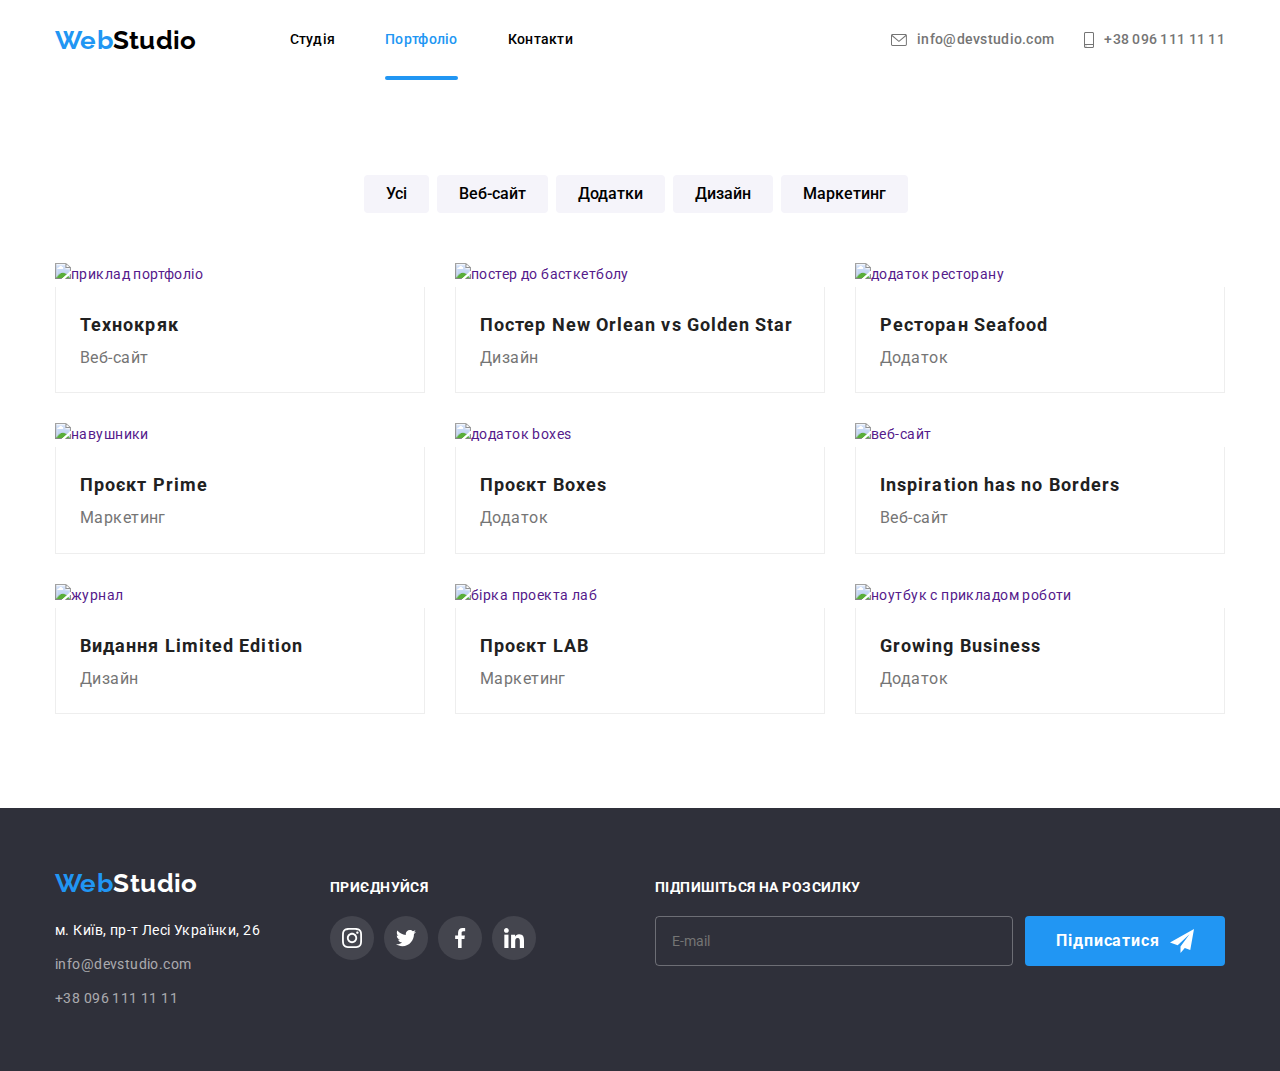
==== portfolio.html @ e3e50277 "деактирует код под БЭМ методологию" ====
<!DOCTYPE html>
<html lang="uk">
<head>
    <meta charset="UTF-8">
    <meta http-equiv="X-UA-Compatible" content="IE=edge">
    <meta name="viewport" content="width=device-width, initial-scale=1.0">
    <title>Webstudio</title>
    <link rel="preconnect" href="https://fonts.googleapis.com">
<link rel="preconnect" href="https://fonts.gstatic.com" crossorigin>
<link href="https://fonts.googleapis.com/css2?family=Raleway:wght@700&display=swap" rel="stylesheet">
<link href="https://fonts.googleapis.com/css2?family=Roboto:wght@400;500;700;900&display=swap" rel="stylesheet">
<link rel="stylesheet" href="https://cdnjs.cloudflare.com/ajax/libs/modern-normalize/1.1.0/modern-normalize.min.css">
<link rel="stylesheet" href="./css/styles.css">
</head>
<body>
  <header class="header">
    <div class="container header__container">
    <nav class="navigation">
      <a href="./index.html" class="logo logo--head"><span class="logo--web">Web</span>Studio</a>
  <ul class="navigation-list">
      <li class="navigation__item"><a href="./index.html" class="navigation__link">Студія</a></li>
      <li class="navigation__item"><a href="./portfolio.html" class="navigation__link navigation__link--current">Портфоліо</a></li>
      <li class="navigation__item"><a href="" class="navigation__link">Контакти</a></li>
  </ul>
      </nav>
    <ul class="contact">
        <li class="contact__list">
        <a href="mailto:info@devstudio.com" class="contact__link"><svg class="contact__icon contact__icon--mail"><use href="./images/symbol-defs.svg#icon-envelope" ></use></svg>info@devstudio.com</a>
      </li>
        <li class="contact__list"><a href="tel:+380961111111" class="contact__link"><svg class="contact__icon contact__icon--phone"><use href="./images/symbol-defs.svg#icon-smartphone"></use></svg>+38 096 111 11 11</a></li>
  </ul></div>
  </header>
    <main>
    <section class="section"><div class="container"><h1 class="hidden">Портфоліо</h1>
      <!-- кнопки сортування -->
      
  <ul class="button-box">
    <li class="button-box--list"><button type="button" class="button button--filters ">Усі</button></li>
    <li class="button-box--list"><button type="button" class="button button--filters ">Веб-сайт</button></li>
    <li class="button-box--list"><button type="button" class="button button--filters ">Додатки</button></li>
    <li class="button-box--list"><button type="button" class="button button--filters ">Дизайн</button></li>
    <li class="button-box--list"><button type="button" class="button button--filters ">Маркетинг</button></li>
  </ul>
  <!-- прклади робот -->
<ul class="card--set">
    <li class="card__item">
      
      <a href="" class="card__link">
        <div class="card__thumb">
      <img src="./images/portfolio.jpg" alt="приклад портфоліо" width="370">
      <p class="card__thumb--descrition">Ресурс пропонує комплексні пропозиції з різним рівнем функціоналу та сервісів. Все це дозволить відвідувачу отримати вичерпні відомості про компанію чи приватну особу.</p>
      </div>
      <div class="card__content">
        <h2 class="card__name">Технокряк</h2>
      <p class="card__name--description">Веб-сайт</p>
    </div>
  </a>
    </li>
    <li class="card__item">
      <a href="" class="card__link">
        <div class="card__thumb">
          <img src="./images/basketball.jpg" alt="постер до басткетболу" width="370">
          <p class="card__thumb--descrition">Ресурс пропонує комплексні пропозиції з різним рівнем функціоналу та сервісів. Все це дозволить відвідувачу отримати вичерпні відомості про компанію чи приватну особу.</p>
        </div>
        <div class="card__content">
          <h2 class="card__name">Постер New Orlean vs Golden Star</h2>
      <p class="card__name--description">Дизайн</p></div>
    </a>
    </li>

    <li class="card__item">
      <a href="" class="card__link">
        <div class="card__thumb">
        <img src="./images/restoran.jpg" alt="додаток ресторану" width="370" >
        <p class="card__thumb--descrition">Ресурс пропонує комплексні пропозиції з різним рівнем функціоналу та сервісів. Все це дозволить відвідувачу отримати вичерпні відомості про компанію чи приватну особу.</p>
        </div>
        <div class="card__content">
          <h2 class="card__name">Ресторан Seafood</h2>
      <p class="card__name--description">Додаток</p>
    </div></a>
    </li>

    <li class="card__item">
      <a href="" class="card__link">
        <div class="card__thumb">
        <img src="./images/headphones.jpg" alt="навушники" width="370">
        <p class="card__thumb--descrition">Ресурс пропонує комплексні пропозиції з різним рівнем функціоналу та сервісів. Все це дозволить відвідувачу отримати вичерпні відомості про компанію чи приватну особу.</p>
        </div>
        <div class="card__content">
    
          <h2 class="card__name">Проєкт Prime</h2>
      <p class="card__name--description">Маркетинг</p>
    </div></a>
    </li>

    <li class="card__item">
      <a href="" class="card__link">
        <div class="card__thumb">
        <img src="./images/boxes.jpg" alt="додаток boxes" width="370">
        <p class="card__thumb--descrition">Ресурс пропонує комплексні пропозиції з різним рівнем функціоналу та сервісів. Все це дозволить відвідувачу отримати вичерпні відомості про компанію чи приватну особу.</p>
        </div>
        <div class="card__content">
         <h2 class="card__name">Проєкт Boxes</h2>
      <p class="card__name--description">Додаток</p>
    </div>
    </a>
    </li>

    <li class="card__item">
      <a href="" class="card__link">
        <div class="card__thumb">
        <img src="./images/inspiration.jpg" alt="веб-сайт" width="370">
        <p class="card__thumb--descrition">Ресурс пропонує комплексні пропозиції з різним рівнем функціоналу та сервісів. Все це дозволить відвідувачу отримати вичерпні відомості про компанію чи приватну особу.</p>
        </div>
      <div class="card__content">
        <h2 class="card__name">Inspiration has no Borders</h2>
        <p class="card__name--description">Веб-сайт</p>
    </div>
  </a>
    </li>

    <li class="card__item">
      <a href="" class="card__link">
        <div class="card__thumb">
        <img src="./images/magazine.jpg" alt="журнал" width="370">
        <p class="card__thumb--descrition">Ресурс пропонує комплексні пропозиції з різним рівнем функціоналу та сервісів. Все це дозволить відвідувачу отримати вичерпні відомості про компанію чи приватну особу.</p>
         </div>
        <div class="card__content">
          <h2 class="card__name">Видання Limited Edition</h2>
      <p class="card__name--description">Дизайн</p>
    </div></a>
    </li>
    <li class="card__item">
      <a href="" class="card__link">
        <div class="card__thumb">
        <img src="./images/lab.jpg" alt="бірка проекта лаб" width="370">
        <p class="card__thumb--descrition">Ресурс пропонує комплексні пропозиції з різним рівнем функціоналу та сервісів. Все це дозволить відвідувачу отримати вичерпні відомості про компанію чи приватну особу.</p>
        </div>
        <div class="card__content">
        <h2 class="card__name">Проєкт LAB</h2>
      <p class="card__name--description">Маркетинг</p>
    </div>
  </a>
    </li>

    <li class="card__item">
      <a href="" class="card__link">
        <div class="card__thumb">
        <img src="./images/growing-busines.jpg" alt="ноутбук с прикладом роботи" width="370">
        <p class="card__thumb--descrition">Ресурс пропонує комплексні пропозиції з різним рівнем функціоналу та сервісів. Все це дозволить відвідувачу отримати вичерпні відомості про компанію чи приватну особу.</p>
      </div>
      <div class="card__content">
        <h2 class="card__name">Growing Business</h2>
         <p class="card__name--description">Додаток</p>
     </div>
    </a>
    </li>
</ul></div>
 </section>
    </main>
    <footer class="footer"><div class="container container__footer">
      <div class="adress ">
      <a href="./index.html" class="logo logo--footer"><span class="logo--web">Web</span>Studio</a>
      <address>
        <ul class="footer__list">
          <li class="footer__list--item"><a href="https://goo.gl/maps/ZqjTsLUUrZiquDYZA" target="_blank" rel="noopener noreferrer" class="adress ">м. Київ, пр-т Лесі Українки, 26</a></li>
          <li class="footer__list--item"><a href="mailto:info@devstudio.com"class=" footer__link ">info@devstudio.com</a></li>
          <li class="footer__list--item"><a href="tel:+380961111111" class=" footer__link ">+38 096 111 11 11</a></li>
        </ul>
      
       </address>
      </div>
      <div class="footer__social--group">
        <b class="footer__title">Приєднуйся</b>
        <ul class="footer__social">
          <li class="link__list"><a href="" class="link__icon link__icon--footer"><svg  width="20px" height="20px"><use href="./images/symbol-defs.svg#icon-instagram" ></use></svg></a></li>
          <li class="link__list"><a href="" class="link__icon link__icon--footer"><svg  width="20px" height="20px"><use href="./images/symbol-defs.svg#icon-twitter" ></use></svg></a></li>
          <li class="link__list"><a href="" class="link__icon link__icon--footer"><svg  width="20px" height="20px"><use href="./images/symbol-defs.svg#icon-facebook"></use></svg></a></li>
          <li class="link__list"><a href="" class="link__icon link__icon--footer"><svg  width="20px" height="20px"><use href="./images/symbol-defs.svg#icon-linkedin"></use></svg></a></li>
          
        </ul></div>
         <div class="footer__form">
          <p class="footer__form--title">підпишіться на розсилку</p>
          <form name="signup-form" class="form">
            <label for="">
              <input type="email" name="email" placeholder="E-mail" class="form--input">
            </label>
            <button type="submit" class="form--button">Підписатися
              <svg width="24px" height="24px" class="form--icon">
                <use href="./images/symbol-defs.svg#icon-send"></use>
              </svg>
            </button>

          </form>
         </div>
      </div>
    </footer>
    
</body>
</html>
---- css/styles.css ----
:root{
    --background-color:#ffffff;
    --background-hero-color:#2F303A;
    --team-background-color:#F5F4FA;
    --footer-background-color:#2F303A;
    --background-button:#F5F4FA ;
    --background-hero-hover:#188CE8;
    --background-color-social:rgba(255, 255, 255, 0.1);
    --background-color-img-work:rgba(47, 48, 58, 0.8);
    --background-backdrop:rgba(0, 0, 0, 0.2);
    --background-card-color:rgba(33, 150, 243, 0.9);
    --footer-form-border:rgba(255, 255, 255, 0.3);
    --modal-label-border:rgba(33, 33, 33, 0.2);
    --modal-textarea-placrholder: rgba(117, 117, 117, 0.5);





    --social-linl-color:#AFB1B8;
    --primary-text-color:#000000;
    --hero-text-color:#FFFFFF;
    --title-text-color:#000000;
    --accent-color:#2196F3;

    --h-text-color:#212121;
    --text-color:#757575;
    --nav-button-color:#212121;
    --nav-link-color:#757575;
    --nav-link-footer-color:rgba(255, 255, 255, 0.6);;
    --logo-footer-color:#ffffff;
    --adress-color:#ffffff;
    --button-hover-color:#ffffff;
    
     --header-border:#ECECEC;
    --border-color:#EEEEEE;
    --logo-text:#000;
    

    
    
}
body{
    font-family: 'Roboto', sans-serif;
    background-color: var(--background-color);
    color: var(--text-color);
    font-weight: 400;
        font-size: 14px;
        line-height: 1.71;
        letter-spacing: 0.03em;
        

    
}
h1,h2,h3,h4,h5,h6,p,ul {
    margin: 0;
    padding: 0;
}

a{text-decoration: none;}

li{list-style: none;}

img{display: block;
    
}
.button{
    font-family: 'Roboto', sans-serif;
    cursor:pointer}
    
.container{
   
        width: 1200px;
        padding-left: 15px;
        padding-right: 15px;
         margin-left: auto ;
    margin-right: auto;
    }
    .section{
     padding-top: 94px;
     padding-bottom: 94px;
    }
   
.hidden{
    position: absolute;
    width: 1px;
    height: 1px;
    margin: -1px;
    border: 0;
    padding: 0;
    
    white-space: nowrap;
    clip-path: inset(100%);
    clip: rect(0 0 0 0);
    overflow: hidden;}

    .title-name{
        color: var(--h-text-color);
        font-weight: 700;
        font-size: 36px;
        line-height: 1.16;
        text-align: center;
        
    }


    /* модальное окно */

    .backdrop{
        position: fixed;
        top: 0;
        right: 0;
        width: 100%;
        height: 100%;
        background-color: var(--background-backdrop);
        opacity: 1;
        transition: opacity 250ms cubic-bezier(0.4, 0, 0.2, 1) ;
    }

    .backdrop.is-hidden{
        opacity: 0;
        pointer-events: none;
    }
    .backdrop.is-hidden .modal{
        transform: translate(-50% , -50% ) scale(0.9);
    }

    .modal-form{
        position: absolute;
        top: 50%;
        left: 50%;
        


        min-width: 528px;
        min-height: 581px;
        background-color: var(--background-color);
        box-shadow: 0px 1px 3px rgba(0, 0, 0, 0.12), 0px 1px 1px rgba(0, 0, 0, 0.14), 0px 2px 1px rgba(0, 0, 0, 0.2);
        border-radius: 4px;
        
        transform: translate(-50% , -50% ) scale(1);
        transition: transform 250ms cubic-bezier(0.4, 0, 0.2, 1);


    }



    .button--close{
        display: flex;
        position: absolute;
        padding: 0;
        justify-content: center;
        align-items: center;

        top:8px;
        right: 8px;
        
        width: 30px;
        height: 30px;


        background-color: var(--background-color);
        border: 1px solid rgba(0, 0, 0, 0.1);
        border-radius: 50%;
        cursor: pointer;
        transition:  fill 250ms cubic-bezier(0.4, 0, 0.2, 1);
    }


.button--close:hover,
.button--close:focus
 {
    fill: var(--accent-color);
    
}



    .modal {
        padding: 40px;
    }


    .modal__title {
        display: block;
        margin-bottom: 12px;
        font-weight: 700;
        font-size: 20px;
        line-height: 1.15;
        text-align: center;
        letter-spacing: 0.03em;
        
        color: var(--h-text-color);
    }
    
    
    .modal__label {
        display: block;
        margin-top: 10px;
    }

    .modal__title + .modal__label {
        margin-top: 0;
    }
    
    .modal__input {
        display: block;
        width: 100%;
        height: 40px;
        padding-left: 42px;
        padding-right: 42px;
        border: 1px solid var(--modal-label-border);
        border-radius: 4px;
        transition: border 250ms cubic-bezier(0.4, 0, 0.2, 1);
    }
    
    .modal__label:focus-within .modal__input {
        outline: none;
        border: 1px solid var(--accent-color);
    }
    
    .modal__input--position{
        position: relative;
    }
    .modal__icon {
        position: absolute;
        top: 50%;
        left: 12px;
        transform: translateY(-50%);
        transition: fill 250ms cubic-bezier(0.4, 0, 0.2, 1);
    }
    
    .modal__label:focus-within .modal__icon {
        fill: var(--accent-color);
    }
    
    .modal__input--textarea {
        resize: none;
        height: 120px;
        padding: 12px 16px ;
       
    }
    
    .modal__input--textarea::placeholder {
        font-weight: 400;
        font-size: 12px;
        line-height: 1.16;
        letter-spacing: 0.01em;
        
        color: var(--modal-textarea-placrholder);
    }
    
    .modal__label--checkbox {
        position: relative;
        display: flex;
        align-items: center;
        justify-content: center;
    
        margin-top: 20px;
    
    }
    
    .modal__input--checkbox {
        position: absolute;
        width: 1px;
        height: 1px;
        margin: -1px;
        border: 0;
        padding: 0;
        
        white-space: nowrap;
        clip-path: inset(100%);
        clip: rect(0 0 0 0);
        overflow: hidden;
    }
    
    
    
    .modal__icon--check, .modal__icon--vector {
        position: absolute;
        top: 50%;
        left: 10px;
        transform: translateY(-50%);
        
    }
    .modal__icon--vector{
        opacity: 1;
        transition: opacity 250ms cubic-bezier(0.4, 0, 0.2, 1);
    }
    .modal__icon--check {
        opacity: 0;
        transition: opacity 250ms cubic-bezier(0.4, 0, 0.2, 1);
    }
    .modal__input--checkbox:checked ~ .modal__icon--check {
        opacity: 1;
    }
    .modal__input--checkbox:checked~.modal__icon--vector {
        opacity: 0;
    }
    
    .checkbox-link {
        position: relative;
        text-decoration: none;
        display:block;
        margin-left: 5px;
        color: var(--accent-color);
    }
    
    .checkbox-link::after {
        content: "";
        position: absolute;
        left: 0;
        bottom: 5px;
        width: 100%;
        height: 1px;
        background-color: var(--accent-color);
    }
    
    .modal__button--position {
        display: flex;
        align-items: center;
        justify-content: center;
     }
    .modal__button {
        margin-top: 30px;
        padding: 0;
        
        width: 200px;
        height: 50px;
    
        font-weight: 700;
        line-height: 1.88;
        letter-spacing: 0.06em;
        font-size: 16px;
        background-color: var(--accent-color);
       color: var(--hero-text-color);
        border-radius: 4px;
        border: none;
        
        transition: background-color 250ms cubic-bezier(0.4, 0, 0.2, 1),
                box-shadow 250ms cubic-bezier(0.4, 0, 0.2, 1);
        cursor: pointer;
    }
    
        .modal__button:hover,
        .modal__button:focus {
            box-shadow: 0px 4px 4px rgba(0, 0, 0, 0.15);
            background-color: var(--background-hero-hover);
        }








/* header */
.header{
    border-bottom: 1px solid var(--header-border)

    font-family: 'Roboto';
font-style: normal;
font-weight: 500;
font-size: 14px;
line-height: 1.14;
letter-spacing: 0.02em;
}

.header__container{
    display: flex;
    align-items:center;
}
    
.navigation{
    display: flex;
    align-items:center;
}
.logo--head{
    margin-right: 93px; 
    padding-top: 25px;
    padding-bottom: 25px;
    color:var(--primary-text-color)

}
.logo{
    font-family: 'Raleway', sans-serif;
        font-weight: 700;
        font-size: 26px;
        line-height: 1.19;
        
}
.logo--web {
    color:var(--accent-color)
}
.navigation-list{
     display: flex;
    align-items:center;}

.navigation__item{
    margin-right: 50px;
    
}

.navigation__item:last-child{
    margin-right: 0;
}

.contact{ display: flex;
    position: relative;
    
    padding-top:32px ;
    padding-bottom: 32px;

    color: var(--nav-button-color);
    font-weight: 500;
    font-size: 14px;
    line-height: 1.14;
    letter-spacing: 0.02em;


    transition-property: color;
    transition-duration: 250ms;
    transition-timing-function: cubic-bezier(0.4, 0, 0.2, 1);
    
    margin-left: auto;
}

.navigation__link{
    display: block;
    padding-top:32px ;
    padding-bottom: 32px;

    color: var(--primary-text-color);
    position: relative;
    transition-property: color;
    transition-duration: 250ms;
    transition-timing-function: cubic-bezier(0.4, 0, 0.2, 1);
    
    

}
.navigation__link--current{
    color: var(--accent-color);
}


.navigation__link--current::after{
    position: absolute;
    display: flex;
    bottom: 0;
    right: 0;

    content: "";

    width: 100%;
    height: 4px;
background-color:var(--accent-color) ;
border-radius: 2px;

}


.navigation__link:hover,.navigation__link:focus{
    color: var(--accent-color);
}

.contact__link{
    display: flex;
    align-items: center;


    color:var(--nav-link-color);
    font-weight: 500;
    font-size: 14px;
    line-height: 1.14;
    letter-spacing: 0.02em;    
    
    transition-property: color, fill;
    transition-duration: 250ms;
    transition-timing-function: cubic-bezier(0.4, 0, 0.2, 1);
}
.contact__list:last-child{
margin-left: 30px;
}

.contact__icon--phone{
   width: 10px;
   height: 16px; 
}
.contact__icon--mail{
    width: 16px;
    height: 12px;
}
.contact__icon{

    margin-right: 10px;
    fill:currentColor;
}



.contact__link:hover ,
.contact__link:focus,
.footer__link:hover,
.footer__link:focus

{
color: var(--accent-color);
  fill: var(--accent-color);
}










/* hero */
.hero--container{
    text-align: center;
    margin-left: auto;
    margin-right: auto;

}

.hero{
    max-width: 1600px;
    min-height: 600px;
        margin-left: auto;
         margin-right: auto;
    padding-top:200px ;
    padding-bottom: 200px;
    
    background-color: var(--background-hero-color);
}
.hero--overlay{
    max-width: 1600px;
    height: 600px;
    margin-left: auto;
    margin-right: auto;
    background-image:linear-gradient(to right, rgba(47, 48, 58, 0.4), rgba(47, 48, 58, 0.4)),url(../images/background-hero.jpg) ;
    
    background-position: center;
    background-repeat: no-repeat;
    background-size: cover;
    
}

.hero__text{
    max-width: 800px;
    margin-left: auto;
    margin-right: auto;


    color: var(--hero-text-color);
    font-weight: 900;
    font-size: 44px;
    line-height: 1.36;

    text-align: center;
  letter-spacing: 0.06em;
  text-transform: uppercase
}
.hero__button{
    margin-top:30px ;
     padding: 10px 32px;

    box-shadow: 0px 4px 4px rgba(0, 0, 0, 0.15);
    border-radius: 4px ;
    border:none ;

    background-color:var(--accent-color) ;
    color: var(--hero-text-color);

    font-weight: 700;
    font-size: 16px;
    line-height: 1.87;
    text-align: center;
    letter-spacing: 0.06em;

    transition-property: background-color;
    transition-duration: 250ms;
    transition-timing-function: cubic-bezier(0.4, 0, 0.2, 1);

}

.hero__button:hover,.hero__button:focus{
    background-color:var(--background-hero-hover) ;
}
/* section */
/* feuter */
.feuter {
    display: flex;
}
.feuter__list{
    margin-left: 30px;
    width: 270px;
}
.feuter__list:first-child{
    margin-left: 0;
}

.feuter__icon{
    display: flex;
    justify-content: center;
    align-items: center;

    width: 270px;
    height: 120px;
background-color: var(--background-button);
border-radius: 4px;
margin-bottom: 30px;
}

.feature__title{
margin-bottom: 10px;

    color: var(--h-text-color);
    font-weight: 700;
        font-size: 14px;
        line-height: 1.14;
        text-transform:uppercase;
    
}

/* work-img */
.work{
    padding-top:0;
}
.work__title{
    margin-bottom: 50px;
}



.work__img{
    position: relative;
    margin-right: 30px;
}
.work__img:last-child{
    margin-right: 0;
}

.work__text{
    position: absolute;
    bottom: 0;
    display: flex;
    justify-content: center;
    align-items: center;

    font-weight: 700;
 font-size: 14px;
 line-height: 1.14;
 
 letter-spacing: 0.03em;
 text-transform: uppercase;
  color: var(--background-color);
  
     background-color: var(--background-color-img-work);
    width: 100%;
    height: 25%;
    

    
}

.work__list{
    display: flex;
}





/* section team */
.section__team {
    background-color:var(--team-background-color) ;
}
.team__list{
    margin-top:50px ;
    display: flex;
    text-align: center;
}
.team__card{
    
    padding-bottom:30px ;
    margin-right:30px ;
   
    box-shadow: 0px 1px 3px rgba(0, 0, 0, 0.12), 0px 1px 1px rgba(0, 0, 0, 0.14), 0px 2px 1px rgba(0, 0, 0, 0.2);
border-radius: 0px 0px 4px 4px;
    background-color: var(--background-color);
}
.team__card:last-child {
    margin-right:0;
}


.team__link{
    display: flex;
    justify-content: center;
}
.link__list:nth-child(n+2) {
    margin-left: 10px;
}


.link__icon{
    display: block;
    display: flex;
    justify-content: center;
    align-items: center;
    margin:0px;

    width: 44px;
    height: 44px;
    border-radius: 50%;
    fill: var(--social-linl-color);
    
    transition-property: background-color ,fill;
    transition-duration: 250ms;
    transition-timing-function: cubic-bezier(0.4, 0, 0.2, 1);
    
    
}
.link__icon:hover,
.link__icon:focus,
.link__icon--footer:hover,
.link__icon--footer:focus
 {
    background-color: var(--accent-color);
    fill:var(--button-hover-color);
}
    

.team__name{ 
    margin-top: 30px;
    margin-bottom: 10px;


    color: var(--h-text-color);
    font-weight: 500;
    font-size: 16px;
    line-height: 1.18;
 
    
}
.team__job{
        font-size: 16px;
        line-height: 1.18;
        margin-bottom:16px ;
        
}

/* client */



.client {
    display: flex;
    margin-top: 50px;

}

.client__link {
    display: block;
    display: flex;

    justify-content: center;
    align-items: center;

    width: 170px;
    height: 92px;



    fill: var(--social-linl-color);
    border: 1px solid var(--social-linl-color);
    border-radius: 4px;

    transition-property: border-color, fill;
    transition-duration: 250ms;
    transition-timing-function: cubic-bezier(0.4, 0, 0.2, 1);

}


.client__link:focus,
.client__link:hover {
    fill: var(--accent-color);
    border-color: var(--accent-color);
}

.client__list:nth-child(n+2) {
    margin-left: 30px;
}




/* portfolio */
.button-box{
    display: flex;
    justify-content:center;
    margin-bottom: 50px;

}
.button-box--list{
    margin-right: 8px;

}
.button-box--listi:last-child{
    margin-right: 0;
}
 .button--filters{
    
    padding: 6px 22px;


    background-color: var(--background-button);
    font-weight: 500;
    font-size: 16px;
    line-height: 1.62;
    border: none;
    border-radius: 4px;

    transition-property: background-color,color,box-shadow;
    transition-duration: 250ms;
    transition-timing-function: cubic-bezier(0.4, 0, 0.2, 1);
 }
 

 .button--filters:hover,
 .button--filters:focus {
    box-shadow: 0px 3px 1px rgba(0, 0, 0, 0.1), 0px 1px 2px rgba(0, 0, 0, 0.08), 0px 2px 2px rgba(0, 0, 0, 0.12);

    background-color: var(--accent-color);
    color: var(--button-hover-color);
 }



 /* card */


.card--set {
    gap:30px;
    display: flex;
    flex-wrap: wrap;
}

.card__item{
    flex-basis: calc((100% - 60px) / 3 );
    position: relative;

}
.card__item:nth-child(3n){
    margin-right: 0;
}
.card__item:nth-last-child(-n+3)
{margin-bottom: 0;}




.card__link{
    display: block;



    transition-property: box-shadow;
    transition-duration: 250ms;
    transition-timing-function: cubic-bezier(0.4, 0, 0.2, 1);
    
   
}

.card__link:hover,       
.card__link:focus {
    box-shadow: 0px 1px 1px rgba(0, 0, 0, 0.12), 0px 4px 4px rgba(0, 0, 0, 0.06), 1px 4px 6px rgba(0, 0, 0, 0.16);
}







.card__thumb{
    position: relative;
    overflow: hidden;
} 




.card__thumb--descrition{
    position: absolute;
    top: 0;
    
    transform: translateY(101%);
    transition: transform 250ms cubic-bezier(0.4, 0, 0.2, 1);
    padding: 63px 23px 63px 23px;

    font-size: 18px;
    line-height: 1.55;
    letter-spacing: 0.03em;
    color: var(--adress-color);
    background-color: var(--background-card-color);
}




.card__link:hover .card__thumb--descrition ,
.card__link:focus .card__thumb--descrition {
    transform: translateY(0);
}



.card__content{ 
    padding:20px 24px;
    border-top: none;
    border-bottom:1px solid var(--border-color);
    border-left: 1px solid var(--border-color);
    border-right: 1px solid var(--border-color);
    
   
    
    
}


 .card__name{ color: var(--h-text-color);
    font-weight: 700;
        font-size: 18px;
        line-height: 2;
        letter-spacing: 0.06em;
 }

.card__name--description{
    color: var(--text-color);
    font-size: 16px;
    line-height: 1.85;
}








/* footer */
.footer{ 
    padding-top: 60px;
    padding-bottom: 60px;
    background-color: var(--footer-background-color);
    
}

.logo--footer{
    display: block;
    margin-bottom:20px; ;
    color: var(--logo-footer-color);
}
.adress{

    color: var(--adress-color);
    font-style:normal;
        font-weight: 400;
        font-size: 14px;
        line-height: 1.71;
}
.footer__link{
    font-style: normal;
    color: var(--nav-link-footer-color);
    font-size: 14px;
    line-height: 1.71;
    transition-property: color;
    transition-duration: 250ms;
    transition-timing-function: cubic-bezier(0.4, 0, 0.2, 1);


    }

.footer__list--item{
  
    margin-bottom:10px ;
}

.footer__list--item:last-child{
    margin-bottom: 0;
}

.footer__social,.footer__title{
display: flex;
}

.footer__title{
    display: inline-block;
    margin-bottom: 20px;

    font-weight: 700;
    font-size: 14px;
    line-height: 1.14;
    letter-spacing: 0.03em;
    text-transform: uppercase;
    
    color: var(--adress-color);
}

.container__footer{
    display: flex;
    align-items: baseline;
}
.footer__social--group{
    margin-left: 70px;

}
.link__icon--footer{
    background-color:var(--background-color-social);
    fill: var(--adress-color);


}

.footer__form {
    margin-left: auto;
}
.form {
    display: flex;
}
.footer__form--title{
margin-bottom: 20px;
    font-weight: 700;
    font-size: 14px;
    line-height: 1.14;
    letter-spacing: 0.03em;
    text-transform: uppercase;
    color: var(--adress-color);
}
.form--input{
    width: 358px;
    height: 50px;
    padding-left: 16px;
    padding-right: 16px;
    border: 1px solid var(--footer-form-border);
    border-radius: 4px;
    background-color: inherit;
    color: var(--secondary-title-color);
    transition: border 250ms cubic-bezier(0.4, 0, 0.2, 1);
}
.form--input:focus {
    outline: none;
    border: 1px solid var(--accent-color);
}


.form--button {
    display: flex;
    align-items: center;
    justify-content: center;
    margin-left: 12px;
    width: 200px;
    height: 50px;
    padding: 0;
    font-weight: 700;
    line-height: 1.88;
    letter-spacing: 0.06em;
    font-size: 16px;
    background-color: var(--accent-color);
    color: var(--adress-color);
    border-radius: 4px;
    border: none;
    fill: var(--adress-color);
    transition: background-color 250ms cubic-bezier(0.4, 0, 0.2, 1), box-shadow 250ms cubic-bezier(0.4, 0, 0.2, 1);
    cursor: pointer;
}

.form--button:hover, .form--button:focus {
    box-shadow: 0px 4px 4px rgb(0 0 0 / 15%);
    background-color: var(--background-hero-hover);
}

.form--icon {
    margin-left: 10px;
}

    /* other */
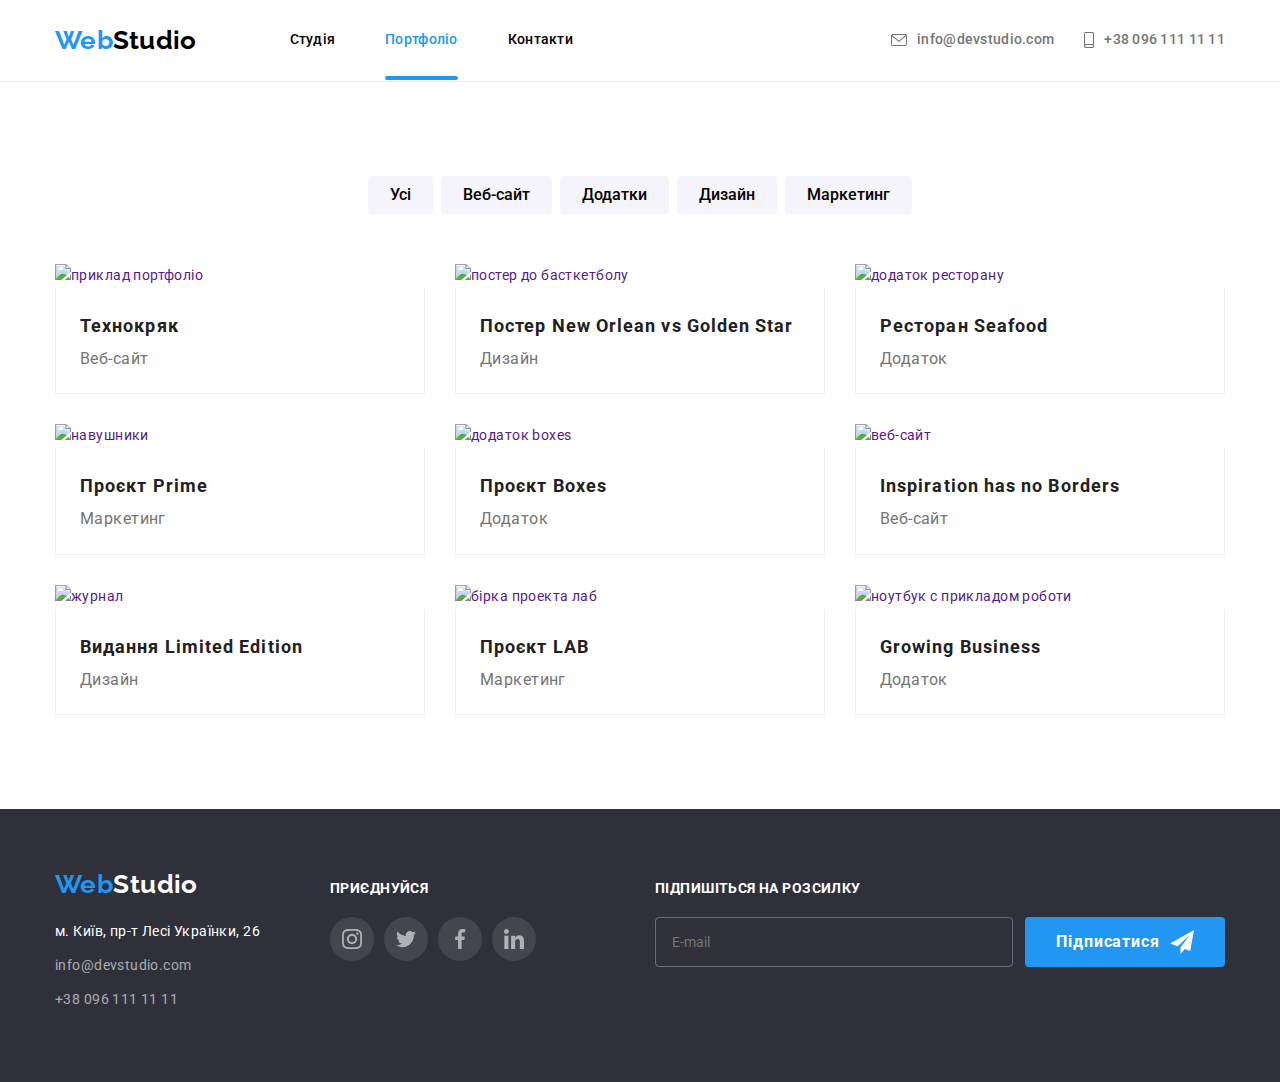
==== commit d6ee2e98: "добавляет адаптивность на страницу портфолио" ====
--- a/portfolio.html
+++ b/portfolio.html
@@ -10,7 +10,7 @@
 <link href="https://fonts.googleapis.com/css2?family=Raleway:wght@700&display=swap" rel="stylesheet">
 <link href="https://fonts.googleapis.com/css2?family=Roboto:wght@400;500;700;900&display=swap" rel="stylesheet">
 <link rel="stylesheet" href="https://cdnjs.cloudflare.com/ajax/libs/modern-normalize/1.1.0/modern-normalize.min.css">
-<link rel="stylesheet" href="./css/styles.css">
+<link rel="stylesheet" href="./css/main.min.css">
 </head>
 <body>
   <header class="header">
@@ -42,6 +42,7 @@
     <li class="button-box--list"><button type="button" class="button button--filters ">Маркетинг</button></li>
   </ul>
   <!-- прклади робот -->
+  
 <ul class="card--set">
     <li class="card__item">
       
@@ -158,7 +159,7 @@
 </ul></div>
  </section>
     </main>
-    <footer class="footer"><div class="container container__footer">
+    <footer class="footer"><div class="container footer__container">
       <div class="adress ">
       <a href="./index.html" class="logo logo--footer"><span class="logo--web">Web</span>Studio</a>
       <address>
--- a/css/main.min.css
+++ b/css/main.min.css
@@ -0,0 +1 @@
+body{font-family:"Roboto",sans-serif;background-color:var(--background-color);color:var(--text-color);font-weight:400;font-size:14px;line-height:1.71;letter-spacing:.03em}h1,h2,h3,h4,h5,h6,p,ul{margin:0;padding:0}a{text-decoration:none}li{list-style:none}img{display:block}.button{font-family:"Roboto",sans-serif;cursor:pointer}.container{padding-left:15px;padding-right:15px;margin-left:auto;margin-right:auto}@media screen and (min-width: 480px){.container{width:480px}}@media screen and (min-width: 768px){.container{width:768px}}@media screen and (min-width: 1200px){.container{width:1200px}}.section{padding-top:60px;padding-bottom:60px}@media screen and (min-width: 1200px){.section{padding-top:94px;padding-bottom:94px}}.hidden{position:absolute;width:1px;height:1px;margin:-1px;border:0;padding:0;white-space:nowrap;-webkit-clip-path:inset(100%);clip-path:inset(100%);clip:rect(0 0 0 0);overflow:hidden}.title-name{color:var(--h-text-color);font-weight:700;font-size:36px;line-height:1.16;text-align:center;margin-bottom:30px}@media screen and (min-width: 1200px){.title-name{margin-bottom:50px}}.header{border-bottom:1px solid #ececec;font-family:"Roboto";font-style:normal;font-weight:500;font-size:14px;line-height:1.14;letter-spacing:.02em}@media screen and (min-width: 768px){.header__container{display:-webkit-box;display:-ms-flexbox;display:flex;-webkit-box-align:center;-ms-flex-align:center;align-items:center}}@media screen and (min-width: 768px){.navigation{display:-webkit-box;display:-ms-flexbox;display:flex;-webkit-box-align:center;-ms-flex-align:center;align-items:center}.navigation-list{display:-webkit-box;display:-ms-flexbox;display:flex;-webkit-box-align:center;-ms-flex-align:center;align-items:center}}.navigation-list{display:none}@media screen and (min-width: 768px){.navigation-list{display:-webkit-box;display:-ms-flexbox;display:flex}}.navigation__item{margin-right:50px}.navigation__item:last-child{margin-right:0}.navigation__link{display:block;padding-top:32px;padding-bottom:32px;color:#000;position:relative;-webkit-transition-property:color;transition-property:color;-webkit-transition-duration:250ms;transition-duration:250ms;-webkit-transition-timing-function:cubic-bezier(0.4, 0, 0.2, 1);transition-timing-function:cubic-bezier(0.4, 0, 0.2, 1)}.navigation__link--current{color:#2196f3}.navigation__link--current::after{position:absolute;display:-webkit-box;display:-ms-flexbox;display:flex;bottom:0;right:0;content:"";width:100%;height:4px;background-color:#2196f3;border-radius:2px}.navigation__link:hover,.navigation__link:focus{color:#2196f3}.contact__link{display:-webkit-box;display:-ms-flexbox;display:flex;-webkit-box-align:center;-ms-flex-align:center;align-items:center;color:#757575;font-weight:500;font-size:14px;line-height:1.14;letter-spacing:.02em;-webkit-transition-property:color,fill;transition-property:color,fill;-webkit-transition-duration:250ms;transition-duration:250ms;-webkit-transition-timing-function:cubic-bezier(0.4, 0, 0.2, 1);transition-timing-function:cubic-bezier(0.4, 0, 0.2, 1)}.contact__link:hover,.contact__link:focus{color:#2196f3;fill:#2196f3}@media screen and (min-width: 1200px){.contact__list:last-child{margin-left:30px}}.contact__icon{margin-right:10px;fill:currentColor}.contact__icon--phone{width:10px;height:16px}.contact__icon--mail{width:16px;height:12px}.contact{display:none;color:#212121;font-weight:500;font-size:14px;line-height:1.14;letter-spacing:.02em;-webkit-transition-property:color;transition-property:color;-webkit-transition-duration:250ms;transition-duration:250ms;-webkit-transition-timing-function:cubic-bezier(0.4, 0, 0.2, 1);transition-timing-function:cubic-bezier(0.4, 0, 0.2, 1);margin-left:auto}@media screen and (min-width: 768px){.contact{display:block;position:relative}}@media screen and (min-width: 1200px){.contact{display:-webkit-box;display:-ms-flexbox;display:flex;-webkit-box-align:center;-ms-flex-align:center;align-items:center;-webkit-box-pack:center;-ms-flex-pack:center;justify-content:center}}@media screen and (min-width: 768px)and (max-width: 1199px){.contact__list:last-child{margin-top:10px}}@media screen and (min-width: 1200px){.contact__list:last-child{margin-left:30px}}.footer{padding-top:60px;padding-bottom:60px;background-color:#2f303a}@media screen and (max-width: 767px){.footer{text-align:center}}.adress{color:#fff;font-style:normal;font-weight:400;font-size:14px;line-height:1.71}@media screen and (max-width: 1199px){.adress{text-align:center}}.footer__link{font-style:normal;color:rgba(255,255,255,.6);font-size:14px;line-height:1.71;-webkit-transition-property:color;transition-property:color;-webkit-transition-duration:250ms;transition-duration:250ms;-webkit-transition-timing-function:cubic-bezier(0.4, 0, 0.2, 1);transition-timing-function:cubic-bezier(0.4, 0, 0.2, 1)}.footer__link:hover,.footer__link:focus{color:#2196f3;fill:#2196f3}@media screen and (max-width: 767px){.footer__list,.footer__social--group{margin-bottom:60px}.footer__social{-webkit-box-align:center;-ms-flex-align:center;align-items:center;-webkit-box-pack:center;-ms-flex-pack:center;justify-content:center}}@media screen and (min-width: 768px){.footer__social--group{margin-left:auto}}@media screen and (min-width: 1200px){.footer__social--group{margin-left:70px}}.footer__list--item{margin-bottom:10px}.footer__list--item--item:last-child{margin-bottom:0}.footer__social,.footer__title{display:-webkit-box;display:-ms-flexbox;display:flex}.footer__title{display:inline-block;margin-bottom:20px;font-weight:700;font-size:14px;line-height:1.14;letter-spacing:.03em;text-transform:uppercase;color:#fff}@media screen and (min-width: 768px){.footer__container{display:-webkit-box;display:-ms-flexbox;display:flex;-webkit-box-align:baseline;-ms-flex-align:baseline;align-items:baseline;-ms-flex-wrap:wrap;flex-wrap:wrap}}.link__icon--footer{background-color:rgba(255,255,255,.1);fill:#fff}.link__icon--footer:focus,.link__icon--footer:hover{background-color:#2196f3;fill:#fff}@media screen and (min-width: 768px)and (max-width: 1199px){.footer__form{margin-left:auto;margin-right:auto;margin-top:60px;text-align:center}}@media screen and (min-width: 1200px){.footer__form{margin-left:auto}}.footer__form--title{margin-bottom:20px;font-weight:700;font-size:14px;line-height:1.14;letter-spacing:.03em;text-transform:uppercase;color:#fff}@media screen and (min-width: 1200px){.form{display:-webkit-box;display:-ms-flexbox;display:flex}}.form--input{min-width:300px;height:50px;padding-left:16px;padding-right:16px;border:1px solid rgba(255,255,255,.3);border-radius:4px;background-color:inherit;color:#fff;-webkit-transition:border 250ms cubic-bezier(0.4, 0, 0.2, 1);transition:border 250ms cubic-bezier(0.4, 0, 0.2, 1)}.form--input:focus{outline:none;border:1px solid #2196f3}@media screen and (min-width: 480px){.form--input{width:450px}}@media screen and (min-width: 1200px){.form--input{width:358px}}.form--icon{margin-left:10px}.logo{font-family:"Raleway",sans-serif;font-weight:700;font-size:26px;line-height:1.19}.logo--head{display:-webkit-box;display:-ms-flexbox;display:flex;color:#000;padding-top:16px;padding-bottom:16px}@media screen and (min-width: 768px){.logo--head{margin-right:87px;padding-top:26px;padding-bottom:26px}}@media screen and (min-width: 1200px){.logo--head{margin-right:93px;padding-top:25px;padding-bottom:25px}}.logo--web{color:#2196f3}.logo--footer{display:block;margin-bottom:20px;color:#fff}.button--close{display:-webkit-box;display:-ms-flexbox;display:flex;position:absolute;padding:0;-webkit-box-pack:center;-ms-flex-pack:center;justify-content:center;-webkit-box-align:center;-ms-flex-align:center;align-items:center;top:8px;right:8px;width:30px;height:30px;background-color:#fff;border:1px solid rgba(0,0,0,.1);border-radius:50%;cursor:pointer;-webkit-transition:fill 250ms cubic-bezier(0.4, 0, 0.2, 1);transition:fill 250ms cubic-bezier(0.4, 0, 0.2, 1)}.button--close:hover,.button--close:focus{fill:#2196f3}.modal__button{margin-top:30px;padding:0;width:200px;height:50px;font-weight:700;line-height:1.88;letter-spacing:.06em;font-size:16px;background-color:#2196f3;color:#fff;border-radius:4px;border:none;-webkit-transition:background-color 250ms cubic-bezier(0.4, 0, 0.2, 1),-webkit-box-shadow 250ms cubic-bezier(0.4, 0, 0.2, 1);transition:background-color 250ms cubic-bezier(0.4, 0, 0.2, 1),-webkit-box-shadow 250ms cubic-bezier(0.4, 0, 0.2, 1);transition:background-color 250ms cubic-bezier(0.4, 0, 0.2, 1),box-shadow 250ms cubic-bezier(0.4, 0, 0.2, 1);transition:background-color 250ms cubic-bezier(0.4, 0, 0.2, 1),box-shadow 250ms cubic-bezier(0.4, 0, 0.2, 1),-webkit-box-shadow 250ms cubic-bezier(0.4, 0, 0.2, 1);cursor:pointer}.modal__button:hover,.modal__button:focus{-webkit-box-shadow:0px 4px 4px rgba(0,0,0,.15);box-shadow:0px 4px 4px rgba(0,0,0,.15);background-color:#188ce8}.modal__button--position{display:-webkit-box;display:-ms-flexbox;display:flex;-webkit-box-align:center;-ms-flex-align:center;align-items:center;-webkit-box-pack:center;-ms-flex-pack:center;justify-content:center}.hero__button{margin-top:30px;padding:10px 32px;-webkit-box-shadow:0px 4px 4px rgba(0,0,0,.15);box-shadow:0px 4px 4px rgba(0,0,0,.15);border-radius:4px;border:none;background-color:#2196f3;color:#fff;font-weight:700;font-size:16px;line-height:1.87;text-align:center;letter-spacing:.06em;-webkit-transition-property:background-color;transition-property:background-color;-webkit-transition-duration:250ms;transition-duration:250ms;-webkit-transition-timing-function:cubic-bezier(0.4, 0, 0.2, 1);transition-timing-function:cubic-bezier(0.4, 0, 0.2, 1)}.hero__button:hover,.hero__button:focus{background-color:#188ce8}.button-box{display:-webkit-box;display:-ms-flexbox;display:flex;margin-bottom:40px}.button-box--list{margin-right:8px}.button-box--list:last-child{margin-right:0}@media screen and (min-width: 320px)and (max-width: 340px){.button-box--list:not(:last-child){margin-bottom:15px}}@media screen and (min-width: 341px)and (max-width: 767px){.button-box--list:nth-child(-n+5){margin-bottom:15px}}@media screen and (max-width: 767px){.button-box{-ms-flex-wrap:wrap;flex-wrap:wrap;-webkit-box-pack:start;-ms-flex-pack:start;justify-content:flex-start}}@media screen and (min-width: 768px){.button-box{-webkit-box-pack:center;-ms-flex-pack:center;justify-content:center;margin-bottom:30px}}@media screen and (min-width: 1200px){.button-box{margin-bottom:50px}}.button--filters{padding:6px 22px;background-color:#f5f4fa;font-weight:500;font-size:16px;line-height:1.62;border:none;border-radius:4px;-webkit-transition-property:background-color,color,-webkit-box-shadow;transition-property:background-color,color,-webkit-box-shadow;transition-property:background-color,color,box-shadow;transition-property:background-color,color,box-shadow,-webkit-box-shadow;-webkit-transition-duration:250ms;transition-duration:250ms;-webkit-transition-timing-function:cubic-bezier(0.4, 0, 0.2, 1);transition-timing-function:cubic-bezier(0.4, 0, 0.2, 1)}.button--filters:hover,.button--filters:focus{-webkit-box-shadow:0px 3px 1px rgba(0,0,0,.1),0px 1px 2px rgba(0,0,0,.08),0px 2px 2px rgba(0,0,0,.12);box-shadow:0px 3px 1px rgba(0,0,0,.1),0px 1px 2px rgba(0,0,0,.08),0px 2px 2px rgba(0,0,0,.12);background-color:#2196f3;color:#fff}.form--button{display:-webkit-box;display:-ms-flexbox;display:flex;-webkit-box-align:center;-ms-flex-align:center;align-items:center;-webkit-box-pack:center;-ms-flex-pack:center;justify-content:center;width:200px;height:50px;padding:0;font-weight:700;line-height:1.88;letter-spacing:.06em;font-size:16px;background-color:#2196f3;color:#fff;border-radius:4px;border:none;fill:#fff;-webkit-transition:background-color 250ms cubic-bezier(0.4, 0, 0.2, 1),-webkit-box-shadow 250ms cubic-bezier(0.4, 0, 0.2, 1);transition:background-color 250ms cubic-bezier(0.4, 0, 0.2, 1),-webkit-box-shadow 250ms cubic-bezier(0.4, 0, 0.2, 1);transition:background-color 250ms cubic-bezier(0.4, 0, 0.2, 1),box-shadow 250ms cubic-bezier(0.4, 0, 0.2, 1);transition:background-color 250ms cubic-bezier(0.4, 0, 0.2, 1),box-shadow 250ms cubic-bezier(0.4, 0, 0.2, 1),-webkit-box-shadow 250ms cubic-bezier(0.4, 0, 0.2, 1);cursor:pointer}@media screen and (max-width: 1199px){.form--button{margin-left:auto;margin-right:auto;margin-top:20px}}@media screen and (min-width: 1200px){.form--button{margin-left:12px}}.form--button:hover,.form--button:focus{-webkit-box-shadow:0px 4px 4px rgba(0,0,0,.15);box-shadow:0px 4px 4px rgba(0,0,0,.15);background-color:#188ce8}.hero{max-width:1600px;margin-left:auto;margin-right:auto;background-color:#2f303a}.hero--container{text-align:center;margin-left:auto;margin-right:auto;padding-top:118px;padding-bottom:118px}@media screen and (min-width: 1200px){.hero--container{padding-top:200px;padding-bottom:200px}}.hero--overlay{max-width:1600px;max-height:600px;margin-left:auto;margin-right:auto;background-image:-webkit-gradient(linear, left top, right top, from(rgba(47, 48, 58, 0.4)), to(rgba(47, 48, 58, 0.4))),url(../images/background-hero.jpg);background-image:linear-gradient(to right, rgba(47, 48, 58, 0.4), rgba(47, 48, 58, 0.4)),url(../images/background-hero.jpg);background-position:center;background-repeat:no-repeat;background-size:cover}.hero__text{max-width:800px;margin-left:auto;margin-right:auto;color:#fff;font-weight:900;font-size:44px;line-height:1.36;letter-spacing:.06em;text-transform:uppercase}@media screen and (min-width: 768px){.feature{display:-webkit-box;display:-ms-flexbox;display:flex;-ms-flex-wrap:wrap;flex-wrap:wrap;margin:-15px}}@media screen and (max-width: 767px){.feature__list:not(:last-child){margin-bottom:30px}}@media screen and (min-width: 768px){.feature__list{width:calc((100% - 60px)/2);margin:15px}}@media screen and (min-width: 1200px){.feature__list{width:calc((100% - 120px)/4);margin:15px}}.feature__icon{display:-webkit-box;display:-ms-flexbox;display:flex;-webkit-box-pack:center;-ms-flex-pack:center;justify-content:center;-webkit-box-align:center;-ms-flex-align:center;align-items:center;height:120px;background-color:#f5f4fa;border-radius:4px;margin-bottom:30px}.feature__text{color:#757575}.feature__title{text-align:center;margin-bottom:10px;color:#212121;font-weight:700;font-size:14px;line-height:1.14;text-transform:uppercase}.work{padding-top:0}@media screen and (max-width: 1199px){.work{display:none}}.work__title{margin-bottom:50px}.work__img{position:relative;margin-right:30px}.work__img:last-child{margin-right:0}.work__text{position:absolute;bottom:0;display:-webkit-box;display:-ms-flexbox;display:flex;-webkit-box-pack:center;-ms-flex-pack:center;justify-content:center;-webkit-box-align:center;-ms-flex-align:center;align-items:center;font-weight:700;font-size:14px;line-height:1.14;letter-spacing:.03em;text-transform:uppercase;color:#fff;background-color:rgba(47,48,58,.8);width:100%;height:25%}.work__list{display:-webkit-box;display:-ms-flexbox;display:flex}.section__team{background-color:#f5f4fa}.team__list{margin-top:50px}@media screen and (min-width: 768px){.team__list{display:-webkit-box;display:-ms-flexbox;display:flex;text-align:center;-ms-flex-wrap:wrap;flex-wrap:wrap;margin:-15px}}.team__card{padding-bottom:30px;text-align:center;-webkit-box-shadow:0px 1px 3px rgba(0,0,0,.12),0px 1px 1px rgba(0,0,0,.14),0px 2px 1px rgba(0,0,0,.2);box-shadow:0px 1px 3px rgba(0,0,0,.12),0px 1px 1px rgba(0,0,0,.14),0px 2px 1px rgba(0,0,0,.2);border-radius:0px 0px 4px 4px;background-color:#fff}@media screen and (max-width: 767px){.team__card:not(:last-child){margin-bottom:30px}}@media screen and (min-width: 768px){.team__card{width:calc((100% - 60px)/2);margin:15px}}@media screen and (min-width: 1200px){.team__card{width:calc((100% - 120px)/4)}}.team__link{display:-webkit-box;display:-ms-flexbox;display:flex;-webkit-box-pack:center;-ms-flex-pack:center;justify-content:center}.link__list:nth-child(n+2){margin-left:10px}.link__icon{display:block;display:-webkit-box;display:-ms-flexbox;display:flex;-webkit-box-pack:center;-ms-flex-pack:center;justify-content:center;-webkit-box-align:center;-ms-flex-align:center;align-items:center;margin:0px;width:44px;height:44px;border-radius:50%;fill:#afb1b8;-webkit-transition-property:background-color,fill;transition-property:background-color,fill;-webkit-transition-duration:250ms;transition-duration:250ms;-webkit-transition-timing-function:cubic-bezier(0.4, 0, 0.2, 1);transition-timing-function:cubic-bezier(0.4, 0, 0.2, 1)}.link__icon:hover,.link__icon:focus{background-color:#2196f3;fill:#fff}.team__name{margin-top:30px;margin-bottom:10px;color:#212121;font-weight:500;font-size:16px;line-height:1.18}.team__job{font-size:16px;line-height:1.18;margin-bottom:16px}.client{display:-webkit-box;display:-ms-flexbox;display:flex;-ms-flex-wrap:wrap;flex-wrap:wrap;margin:-15px}.client__link{display:block;display:-webkit-box;display:-ms-flexbox;display:flex;-webkit-box-pack:center;-ms-flex-pack:center;justify-content:center;-webkit-box-align:center;-ms-flex-align:center;align-items:center;padding-top:16px;padding-bottom:16px;padding-left:52px;padding-right:52px;fill:#afb1b8;border:1px solid #afb1b8;border-radius:4px;-webkit-transition-property:border-color,fill;transition-property:border-color,fill;-webkit-transition-duration:250ms;transition-duration:250ms;-webkit-transition-timing-function:cubic-bezier(0.4, 0, 0.2, 1);transition-timing-function:cubic-bezier(0.4, 0, 0.2, 1)}@media screen and (min-width: 768px){.client__link{padding-left:60px;padding-right:60px}}@media screen and (min-width: 1200px){.client__link{padding-left:32px;padding-right:32px}}.client__link:focus,.client__link:hover{fill:#2196f3;border-color:#2196f3}@media screen and (max-width: 767px){.client__list{width:calc((100% - 60px)/2);margin:15px}}@media screen and (min-width: 768px){.client__list{width:calc((100% - 90px)/3);margin:15px}}@media screen and (min-width: 1200px){.client__list{width:calc((100% - 180px)/6)}}.modal{padding:40px}.modal-form{position:absolute;top:50%;left:50%;min-width:528px;min-height:581px;background-color:#fff;-webkit-box-shadow:0px 1px 3px rgba(0,0,0,.12),0px 1px 1px rgba(0,0,0,.14),0px 2px 1px rgba(0,0,0,.2);box-shadow:0px 1px 3px rgba(0,0,0,.12),0px 1px 1px rgba(0,0,0,.14),0px 2px 1px rgba(0,0,0,.2);border-radius:4px;-webkit-transform:translate(-50%, -50%) scale(1);transform:translate(-50%, -50%) scale(1);-webkit-transition:-webkit-transform 250ms cubic-bezier(0.4, 0, 0.2, 1);transition:-webkit-transform 250ms cubic-bezier(0.4, 0, 0.2, 1);transition:transform 250ms cubic-bezier(0.4, 0, 0.2, 1);transition:transform 250ms cubic-bezier(0.4, 0, 0.2, 1), -webkit-transform 250ms cubic-bezier(0.4, 0, 0.2, 1)}.modal__title{display:block;margin-bottom:12px;font-weight:700;font-size:20px;line-height:1.15;text-align:center;letter-spacing:.03em;color:#212121}.modal__title+.modal__title{margin-top:0}.modal__label{display:block;font-weight:400;font-size:12px;line-height:1.16;letter-spacing:.01em;color:#757575}.modal__label+.modal__label{margin-top:10px}.modal__label:focus-within .modal__input{outline:none;border:1px solid #2196f3}.modal__label:focus-within .modal__icon{fill:#2196f3}.modal__input{display:block;width:100%;height:40px;padding-left:42px;padding-right:42px;margin-top:4px;border:1px solid rgba(33,33,33,.2);border-radius:4px;-webkit-transition:border 250ms cubic-bezier(0.4, 0, 0.2, 1);transition:border 250ms cubic-bezier(0.4, 0, 0.2, 1)}.modal__input--position{position:relative}.modal__icon{position:absolute;top:50%;left:12px;-webkit-transform:translateY(-50%);transform:translateY(-50%);-webkit-transition:fill 250ms cubic-bezier(0.4, 0, 0.2, 1);transition:fill 250ms cubic-bezier(0.4, 0, 0.2, 1)}.modal__icon--vector{opacity:1;-webkit-transition:opacity 250ms cubic-bezier(0.4, 0, 0.2, 1);transition:opacity 250ms cubic-bezier(0.4, 0, 0.2, 1)}.modal__icon--check{opacity:0;-webkit-transition:opacity 250ms cubic-bezier(0.4, 0, 0.2, 1);transition:opacity 250ms cubic-bezier(0.4, 0, 0.2, 1)}.modal__input--textarea{resize:none;height:120px;padding:12px 16px}.modal__input--textarea::-webkit-input-placeholder{font-weight:400;font-size:12px;line-height:1.16;letter-spacing:.01em;color:rgba(117,117,117,.5)}.modal__input--textarea::-moz-placeholder{font-weight:400;font-size:12px;line-height:1.16;letter-spacing:.01em;color:rgba(117,117,117,.5)}.modal__input--textarea:-ms-input-placeholder{font-weight:400;font-size:12px;line-height:1.16;letter-spacing:.01em;color:rgba(117,117,117,.5)}.modal__input--textarea::-ms-input-placeholder{font-weight:400;font-size:12px;line-height:1.16;letter-spacing:.01em;color:rgba(117,117,117,.5)}.modal__input--textarea::placeholder{font-weight:400;font-size:12px;line-height:1.16;letter-spacing:.01em;color:rgba(117,117,117,.5)}.modal__label--checkbox{position:relative;display:-webkit-box;display:-ms-flexbox;display:flex;-webkit-box-align:center;-ms-flex-align:center;align-items:center;-webkit-box-pack:center;-ms-flex-pack:center;justify-content:center;margin-top:20px}.modal__input--checkbox{position:absolute;width:1px;height:1px;margin:-1px;border:0;padding:0;white-space:nowrap;-webkit-clip-path:inset(100%);clip-path:inset(100%);clip:rect(0 0 0 0);overflow:hidden}.modal__icon--check,.modal__icon--vector{position:absolute;top:50%;left:10px;-webkit-transform:translateY(-50%);transform:translateY(-50%)}.modal__icon--vector{opacity:1;-webkit-transition:opacity 250ms cubic-bezier(0.4, 0, 0.2, 1);transition:opacity 250ms cubic-bezier(0.4, 0, 0.2, 1)}.modal__icon--check{opacity:0;-webkit-transition:opacity 250ms cubic-bezier(0.4, 0, 0.2, 1);transition:opacity 250ms cubic-bezier(0.4, 0, 0.2, 1)}.modal__input--checkbox:checked~.modal__icon--check{opacity:1}.modal__input--checkbox:checked~.modal__icon--vector{opacity:0}.checkbox-link{position:relative;text-decoration:none;display:block;margin-left:5px;color:#2196f3}.checkbox-link::after{content:"";position:absolute;left:0;bottom:5px;width:100%;height:1px;background-color:#2196f3}.backdrop{position:fixed;top:0;right:0;width:100%;height:100%;background-color:rgba(0,0,0,.2);opacity:1;-webkit-transition:opacity 250ms cubic-bezier(0.4, 0, 0.2, 1);transition:opacity 250ms cubic-bezier(0.4, 0, 0.2, 1)}.backdrop.is-hidden{opacity:0;pointer-events:none}.backdrop.is-hidden .modal{-webkit-transform:translate(-50%, -50%) scale(0.9);transform:translate(-50%, -50%) scale(0.9)}@media screen and (min-width: 768px){.card--set{gap:30px;display:-webkit-box;display:-ms-flexbox;display:flex;-ms-flex-wrap:wrap;flex-wrap:wrap}}@media screen and (max-width: 767px){.card__item:not(:last-child){margin-bottom:30px}}@media screen and (min-width: 768px){.card__item{width:calc((100% - 30px)/2)}}@media screen and (min-width: 1200px){.card__item{width:calc((100% - 60px)/3)}}.card__link{display:block;-webkit-transition-property:-webkit-box-shadow;transition-property:-webkit-box-shadow;transition-property:box-shadow;transition-property:box-shadow, -webkit-box-shadow;-webkit-transition-duration:250ms;transition-duration:250ms;-webkit-transition-timing-function:cubic-bezier(0.4, 0, 0.2, 1);transition-timing-function:cubic-bezier(0.4, 0, 0.2, 1)}.card__link:hover,.card__link:focus{-webkit-box-shadow:0px 1px 1px rgba(0,0,0,.12),0px 4px 4px rgba(0,0,0,.06),1px 4px 6px rgba(0,0,0,.16);box-shadow:0px 1px 1px rgba(0,0,0,.12),0px 4px 4px rgba(0,0,0,.06),1px 4px 6px rgba(0,0,0,.16)}.card__thumb{position:relative;overflow:hidden}.card__thumb--descrition{position:absolute;left:0;top:0;display:-webkit-box;display:-ms-flexbox;display:flex;-webkit-box-pack:center;-ms-flex-pack:center;justify-content:center;-webkit-box-align:center;-ms-flex-align:center;align-items:center;width:100%;height:100%;padding:0 24px;-webkit-transform:translateY(101%);transform:translateY(101%);-webkit-transition:-webkit-transform 250ms cubic-bezier(0.4, 0, 0.2, 1);transition:-webkit-transform 250ms cubic-bezier(0.4, 0, 0.2, 1);transition:transform 250ms cubic-bezier(0.4, 0, 0.2, 1);transition:transform 250ms cubic-bezier(0.4, 0, 0.2, 1), -webkit-transform 250ms cubic-bezier(0.4, 0, 0.2, 1);padding:77px 24px 77px 24px;font-size:18px;line-height:1.55;letter-spacing:.03em;color:#fff;background-color:rgba(33,150,243,.9)}.card__link:hover .card__thumb--descrition,.card__link:focus .card__thumb--descrition{-webkit-transform:translateY(0);transform:translateY(0)}@media screen and (max-width: 479px){.card__thumb--descrition{padding:10px}}.card__content{padding:20px 24px;border-top:none;border-bottom:1px solid #eee;border-left:1px solid #eee;border-right:1px solid #eee}.card__name{color:#212121;font-weight:700;font-size:18px;line-height:2;letter-spacing:.06em}.card__name--description{color:#757575;font-size:16px;line-height:1.85}/*# sourceMappingURL=main.min.css.map */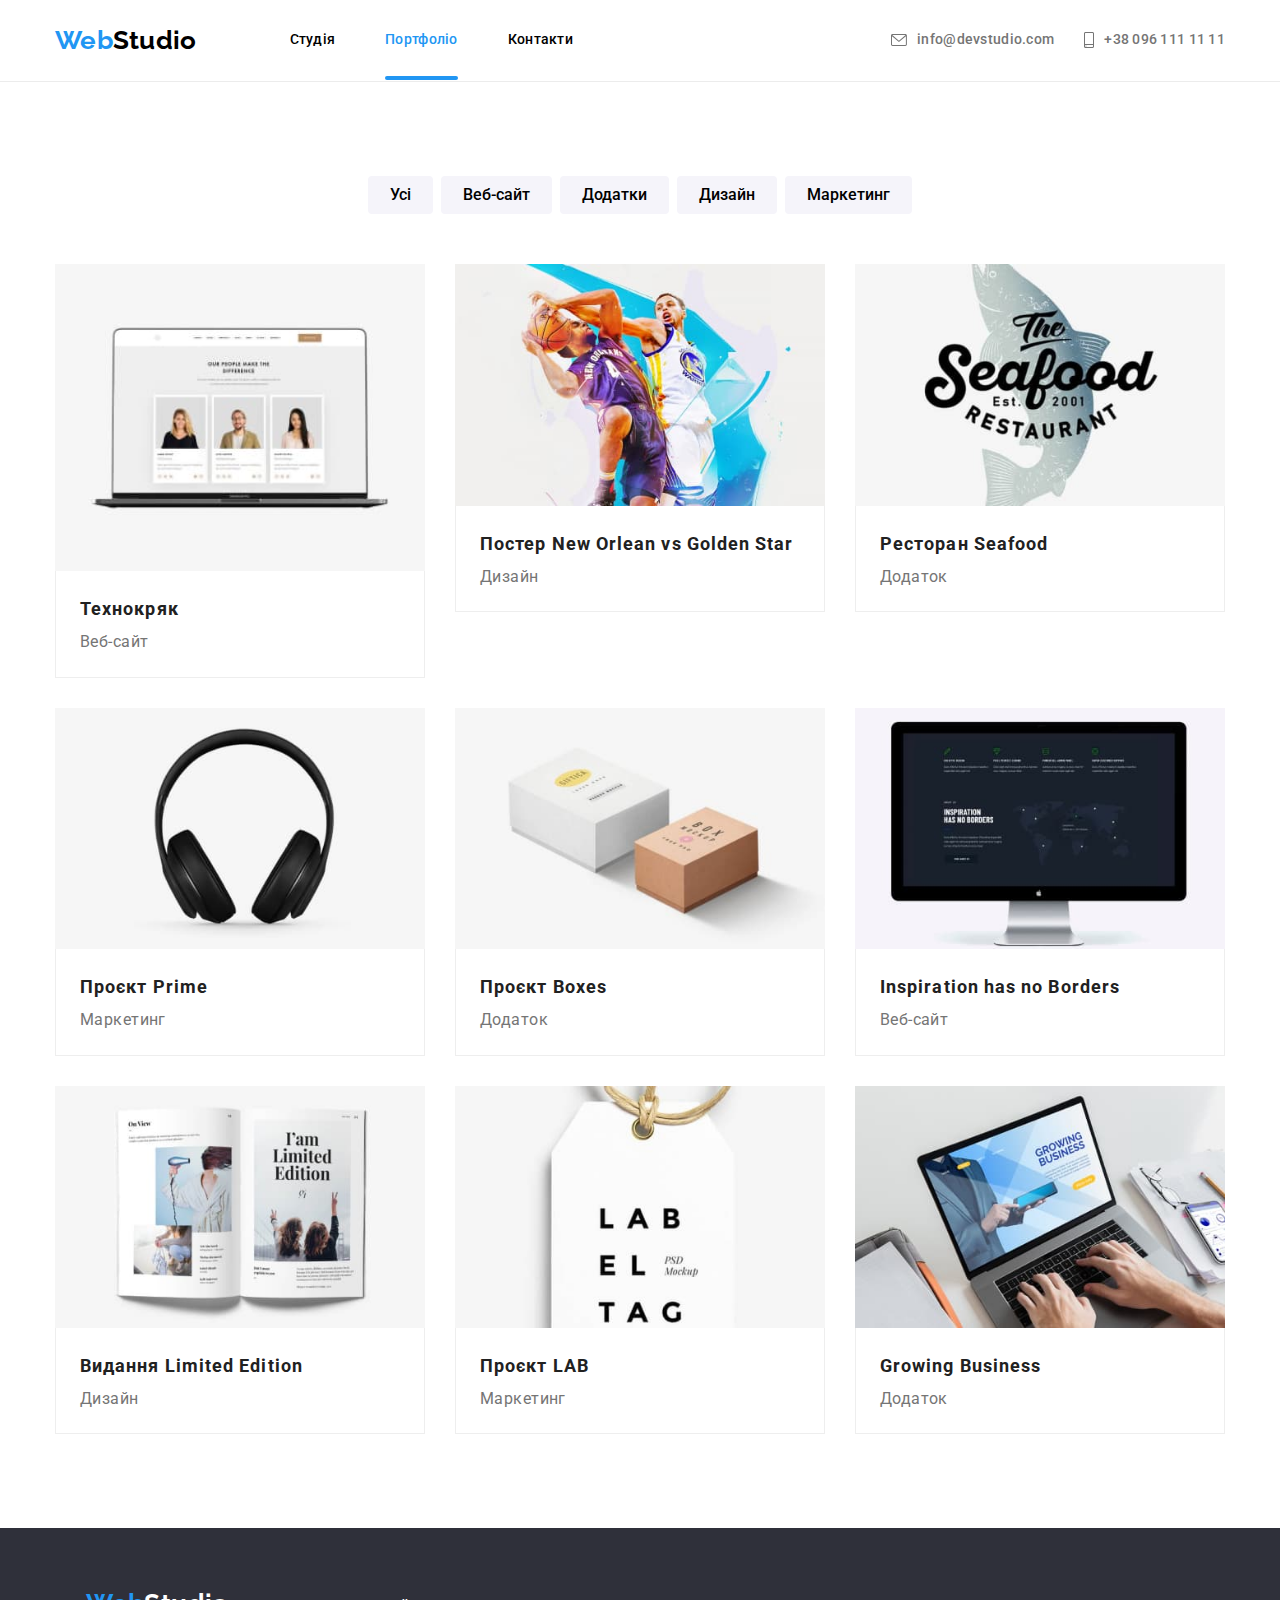
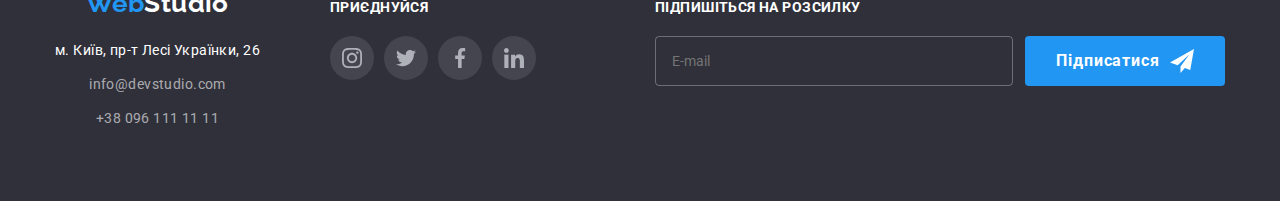
==== commit 820db73c: "исправляет ошибки д" ====
--- a/portfolio.html
+++ b/portfolio.html
@@ -28,7 +28,14 @@
         <a href="mailto:info@devstudio.com" class="contact__link"><svg class="contact__icon contact__icon--mail"><use href="./images/symbol-defs.svg#icon-envelope" ></use></svg>info@devstudio.com</a>
       </li>
         <li class="contact__list"><a href="tel:+380961111111" class="contact__link"><svg class="contact__icon contact__icon--phone"><use href="./images/symbol-defs.svg#icon-smartphone"></use></svg>+38 096 111 11 11</a></li>
-  </ul></div>
+  </ul>
+  <button
+          class="menu-toggle js-open-menu" aria-expanded="false" aria-controls="mobile-menu">
+          <svg width="40px" height="40px">
+            <use href="./images/symbol-defs.svg#icon-menu"></use>
+          </svg></button>
+</div>
+
   </header>
     <main>
     <section class="section"><div class="container"><h1 class="hidden">Портфоліо</h1>
@@ -48,7 +55,7 @@
       
       <a href="" class="card__link">
         <div class="card__thumb">
-      <img src="./images/portfolio.jpg" alt="приклад портфоліо" width="370">
+      <img scrset="./images/portfolio/portfolio.jpg 1x , ./images/portfolio/portfolio@2x.jpg 2x " src="./images/portfolio/portfolio.jpg" alt="приклад портфоліо" class="prtf__photo">
       <p class="card__thumb--descrition">Ресурс пропонує комплексні пропозиції з різним рівнем функціоналу та сервісів. Все це дозволить відвідувачу отримати вичерпні відомості про компанію чи приватну особу.</p>
       </div>
       <div class="card__content">
@@ -60,7 +67,7 @@
     <li class="card__item">
       <a href="" class="card__link">
         <div class="card__thumb">
-          <img src="./images/basketball.jpg" alt="постер до басткетболу" width="370">
+          <img scrset="./images/portfolio/basketball.jpg  1x, ./images/portfolio/basketball@2x.jpg  2x" src="./images/portfolio/basketball.jpg" alt="постер до басткетболу" class="prtf__photo">
           <p class="card__thumb--descrition">Ресурс пропонує комплексні пропозиції з різним рівнем функціоналу та сервісів. Все це дозволить відвідувачу отримати вичерпні відомості про компанію чи приватну особу.</p>
         </div>
         <div class="card__content">
@@ -72,7 +79,7 @@
     <li class="card__item">
       <a href="" class="card__link">
         <div class="card__thumb">
-        <img src="./images/restoran.jpg" alt="додаток ресторану" width="370" >
+        <img scrset="./images/portfolio/restoran.jpg  1x, ./images/portfolio/restoran@2x.jpg  2x" src="./images/portfolio/restoran.jpg" alt="додаток ресторану" class="prtf__photo" >
         <p class="card__thumb--descrition">Ресурс пропонує комплексні пропозиції з різним рівнем функціоналу та сервісів. Все це дозволить відвідувачу отримати вичерпні відомості про компанію чи приватну особу.</p>
         </div>
         <div class="card__content">
@@ -84,7 +91,7 @@
     <li class="card__item">
       <a href="" class="card__link">
         <div class="card__thumb">
-        <img src="./images/headphones.jpg" alt="навушники" width="370">
+        <img scrset="./images/portfolio/headphones.jpg  1x, ./images/portfolio/headphones@2x.jpg  2x" src="./images/portfolio/headphones.jpg" alt="навушники" class="prtf__photo">
         <p class="card__thumb--descrition">Ресурс пропонує комплексні пропозиції з різним рівнем функціоналу та сервісів. Все це дозволить відвідувачу отримати вичерпні відомості про компанію чи приватну особу.</p>
         </div>
         <div class="card__content">
@@ -97,7 +104,7 @@
     <li class="card__item">
       <a href="" class="card__link">
         <div class="card__thumb">
-        <img src="./images/boxes.jpg" alt="додаток boxes" width="370">
+        <img scrset="./images/portfolio/boxes.jpg  1x, ./images/portfolio/boxes@2x.jpg  2x" src="./images/portfolio/boxes.jpg" alt="додаток boxes" class="prtf__photo">
         <p class="card__thumb--descrition">Ресурс пропонує комплексні пропозиції з різним рівнем функціоналу та сервісів. Все це дозволить відвідувачу отримати вичерпні відомості про компанію чи приватну особу.</p>
         </div>
         <div class="card__content">
@@ -110,7 +117,7 @@
     <li class="card__item">
       <a href="" class="card__link">
         <div class="card__thumb">
-        <img src="./images/inspiration.jpg" alt="веб-сайт" width="370">
+        <img scrset="./images/portfolio/inspiration.jpg  1x, ./images/portfolio/inspiration@2x.jpg  2x" src="./images/portfolio/inspiration.jpg" alt="веб-сайт" class="prtf__photo">
         <p class="card__thumb--descrition">Ресурс пропонує комплексні пропозиції з різним рівнем функціоналу та сервісів. Все це дозволить відвідувачу отримати вичерпні відомості про компанію чи приватну особу.</p>
         </div>
       <div class="card__content">
@@ -123,7 +130,7 @@
     <li class="card__item">
       <a href="" class="card__link">
         <div class="card__thumb">
-        <img src="./images/magazine.jpg" alt="журнал" width="370">
+        <img scrset="./images/portfolio/magazine.jpg  1x, ./images/portfolio/magazine@2x.jpg  2x" src="./images/portfolio/magazine.jpg" alt="журнал" class="prtf__photo">
         <p class="card__thumb--descrition">Ресурс пропонує комплексні пропозиції з різним рівнем функціоналу та сервісів. Все це дозволить відвідувачу отримати вичерпні відомості про компанію чи приватну особу.</p>
          </div>
         <div class="card__content">
@@ -134,7 +141,7 @@
     <li class="card__item">
       <a href="" class="card__link">
         <div class="card__thumb">
-        <img src="./images/lab.jpg" alt="бірка проекта лаб" width="370">
+        <img scrset="./images/portfolio/lab.jpg  1x, ./images/portfolio/lab@2x.jpg  2x" src="./images/portfolio/lab.jpg" alt="бірка проекта лаб" class="prtf__photo">
         <p class="card__thumb--descrition">Ресурс пропонує комплексні пропозиції з різним рівнем функціоналу та сервісів. Все це дозволить відвідувачу отримати вичерпні відомості про компанію чи приватну особу.</p>
         </div>
         <div class="card__content">
@@ -147,7 +154,7 @@
     <li class="card__item">
       <a href="" class="card__link">
         <div class="card__thumb">
-        <img src="./images/growing-busines.jpg" alt="ноутбук с прикладом роботи" width="370">
+        <img scrset="./images/portfolio/growing-busines.jpg  1x, ./images/portfolio/growing-busines@2x.jpg  2x" src="./images/portfolio/growing-busines.jpg" alt="ноутбук с прикладом роботи" class="prtf__photo">
         <p class="card__thumb--descrition">Ресурс пропонує комплексні пропозиції з різним рівнем функціоналу та сервісів. Все це дозволить відвідувачу отримати вичерпні відомості про компанію чи приватну особу.</p>
       </div>
       <div class="card__content">
@@ -160,7 +167,7 @@
  </section>
     </main>
     <footer class="footer"><div class="container footer__container">
-      <div class="adress ">
+      <div class="adress__group">
       <a href="./index.html" class="logo logo--footer"><span class="logo--web">Web</span>Studio</a>
       <address>
         <ul class="footer__list">
@@ -196,6 +203,42 @@
          </div>
       </div>
     </footer>
-    
+    <div class="menu-container js-menu-container" id="mobile-menu">
+      <button class="menu-toggle js-close-menu">
+        <svg width="40px" height="40px">
+          <use href="/images/symbol-defs.svg#icon-close-menu"></use>
+        </svg>
+      </button>
+      <ul class="mobile-menu__navigation">
+            <li><a href="./index.html" class="mobile-menu__link">Студия</a></li>
+            <li><a href="./portfolio.html" class="mobile-menu__link">Портфолио</a></li>
+            <li><a href="" class="mobile-menu__link">Контакты</a></li>
+        </ul>
+        <ul class="mobile-menu__navigation mobile-contact">
+            <li class="mobile-contact__item">
+                <a class="mobile-contact__link" href="tel:+380961111111">+38 096 111 11 11</a>
+            </li>
+            <li class="mobile-contact__item">
+                <a class="mobile-contact__link" href="mailto:info@devstudio.com">info@devstudio.com</a>
+            </li>
+        </ul>
+        <ul class="mobile-menu__navigation mobile-socialmedia">
+            <li>
+                <a class="mobile-socialmedia_link" href="">Instagram</a>
+            </li>
+            <li>
+                <a class="mobile-socialmedia_link" href="">Twitter</a>
+            </li>
+            <li>
+                <a class="mobile-socialmedia_link" href="">Facebook</a>
+            </li>
+            <li>
+                <a class="mobile-socialmedia_link" href="">Linkedin</a>
+            </li>
+        </ul>
+
+
+    </div>
+    <script src="./js/mobile-menu.js"></script>
 </body>
 </html>--- a/css/main.min.css
+++ b/css/main.min.css
@@ -1 +1 @@
-body{font-family:"Roboto",sans-serif;background-color:var(--background-color);color:var(--text-color);font-weight:400;font-size:14px;line-height:1.71;letter-spacing:.03em}h1,h2,h3,h4,h5,h6,p,ul{margin:0;padding:0}a{text-decoration:none}li{list-style:none}img{display:block}.button{font-family:"Roboto",sans-serif;cursor:pointer}.container{padding-left:15px;padding-right:15px;margin-left:auto;margin-right:auto}@media screen and (min-width: 480px){.container{width:480px}}@media screen and (min-width: 768px){.container{width:768px}}@media screen and (min-width: 1200px){.container{width:1200px}}.section{padding-top:60px;padding-bottom:60px}@media screen and (min-width: 1200px){.section{padding-top:94px;padding-bottom:94px}}.hidden{position:absolute;width:1px;height:1px;margin:-1px;border:0;padding:0;white-space:nowrap;-webkit-clip-path:inset(100%);clip-path:inset(100%);clip:rect(0 0 0 0);overflow:hidden}.title-name{color:var(--h-text-color);font-weight:700;font-size:36px;line-height:1.16;text-align:center;margin-bottom:30px}@media screen and (min-width: 1200px){.title-name{margin-bottom:50px}}.header{border-bottom:1px solid #ececec;font-family:"Roboto";font-style:normal;font-weight:500;font-size:14px;line-height:1.14;letter-spacing:.02em}@media screen and (min-width: 768px){.header__container{display:-webkit-box;display:-ms-flexbox;display:flex;-webkit-box-align:center;-ms-flex-align:center;align-items:center}}@media screen and (min-width: 768px){.navigation{display:-webkit-box;display:-ms-flexbox;display:flex;-webkit-box-align:center;-ms-flex-align:center;align-items:center}.navigation-list{display:-webkit-box;display:-ms-flexbox;display:flex;-webkit-box-align:center;-ms-flex-align:center;align-items:center}}.navigation-list{display:none}@media screen and (min-width: 768px){.navigation-list{display:-webkit-box;display:-ms-flexbox;display:flex}}.navigation__item{margin-right:50px}.navigation__item:last-child{margin-right:0}.navigation__link{display:block;padding-top:32px;padding-bottom:32px;color:#000;position:relative;-webkit-transition-property:color;transition-property:color;-webkit-transition-duration:250ms;transition-duration:250ms;-webkit-transition-timing-function:cubic-bezier(0.4, 0, 0.2, 1);transition-timing-function:cubic-bezier(0.4, 0, 0.2, 1)}.navigation__link--current{color:#2196f3}.navigation__link--current::after{position:absolute;display:-webkit-box;display:-ms-flexbox;display:flex;bottom:0;right:0;content:"";width:100%;height:4px;background-color:#2196f3;border-radius:2px}.navigation__link:hover,.navigation__link:focus{color:#2196f3}.contact__link{display:-webkit-box;display:-ms-flexbox;display:flex;-webkit-box-align:center;-ms-flex-align:center;align-items:center;color:#757575;font-weight:500;font-size:14px;line-height:1.14;letter-spacing:.02em;-webkit-transition-property:color,fill;transition-property:color,fill;-webkit-transition-duration:250ms;transition-duration:250ms;-webkit-transition-timing-function:cubic-bezier(0.4, 0, 0.2, 1);transition-timing-function:cubic-bezier(0.4, 0, 0.2, 1)}.contact__link:hover,.contact__link:focus{color:#2196f3;fill:#2196f3}@media screen and (min-width: 1200px){.contact__list:last-child{margin-left:30px}}.contact__icon{margin-right:10px;fill:currentColor}.contact__icon--phone{width:10px;height:16px}.contact__icon--mail{width:16px;height:12px}.contact{display:none;color:#212121;font-weight:500;font-size:14px;line-height:1.14;letter-spacing:.02em;-webkit-transition-property:color;transition-property:color;-webkit-transition-duration:250ms;transition-duration:250ms;-webkit-transition-timing-function:cubic-bezier(0.4, 0, 0.2, 1);transition-timing-function:cubic-bezier(0.4, 0, 0.2, 1);margin-left:auto}@media screen and (min-width: 768px){.contact{display:block;position:relative}}@media screen and (min-width: 1200px){.contact{display:-webkit-box;display:-ms-flexbox;display:flex;-webkit-box-align:center;-ms-flex-align:center;align-items:center;-webkit-box-pack:center;-ms-flex-pack:center;justify-content:center}}@media screen and (min-width: 768px)and (max-width: 1199px){.contact__list:last-child{margin-top:10px}}@media screen and (min-width: 1200px){.contact__list:last-child{margin-left:30px}}.footer{padding-top:60px;padding-bottom:60px;background-color:#2f303a}@media screen and (max-width: 767px){.footer{text-align:center}}.adress{color:#fff;font-style:normal;font-weight:400;font-size:14px;line-height:1.71}@media screen and (max-width: 1199px){.adress{text-align:center}}.footer__link{font-style:normal;color:rgba(255,255,255,.6);font-size:14px;line-height:1.71;-webkit-transition-property:color;transition-property:color;-webkit-transition-duration:250ms;transition-duration:250ms;-webkit-transition-timing-function:cubic-bezier(0.4, 0, 0.2, 1);transition-timing-function:cubic-bezier(0.4, 0, 0.2, 1)}.footer__link:hover,.footer__link:focus{color:#2196f3;fill:#2196f3}@media screen and (max-width: 767px){.footer__list,.footer__social--group{margin-bottom:60px}.footer__social{-webkit-box-align:center;-ms-flex-align:center;align-items:center;-webkit-box-pack:center;-ms-flex-pack:center;justify-content:center}}@media screen and (min-width: 768px){.footer__social--group{margin-left:auto}}@media screen and (min-width: 1200px){.footer__social--group{margin-left:70px}}.footer__list--item{margin-bottom:10px}.footer__list--item--item:last-child{margin-bottom:0}.footer__social,.footer__title{display:-webkit-box;display:-ms-flexbox;display:flex}.footer__title{display:inline-block;margin-bottom:20px;font-weight:700;font-size:14px;line-height:1.14;letter-spacing:.03em;text-transform:uppercase;color:#fff}@media screen and (min-width: 768px){.footer__container{display:-webkit-box;display:-ms-flexbox;display:flex;-webkit-box-align:baseline;-ms-flex-align:baseline;align-items:baseline;-ms-flex-wrap:wrap;flex-wrap:wrap}}.link__icon--footer{background-color:rgba(255,255,255,.1);fill:#fff}.link__icon--footer:focus,.link__icon--footer:hover{background-color:#2196f3;fill:#fff}@media screen and (min-width: 768px)and (max-width: 1199px){.footer__form{margin-left:auto;margin-right:auto;margin-top:60px;text-align:center}}@media screen and (min-width: 1200px){.footer__form{margin-left:auto}}.footer__form--title{margin-bottom:20px;font-weight:700;font-size:14px;line-height:1.14;letter-spacing:.03em;text-transform:uppercase;color:#fff}@media screen and (min-width: 1200px){.form{display:-webkit-box;display:-ms-flexbox;display:flex}}.form--input{min-width:300px;height:50px;padding-left:16px;padding-right:16px;border:1px solid rgba(255,255,255,.3);border-radius:4px;background-color:inherit;color:#fff;-webkit-transition:border 250ms cubic-bezier(0.4, 0, 0.2, 1);transition:border 250ms cubic-bezier(0.4, 0, 0.2, 1)}.form--input:focus{outline:none;border:1px solid #2196f3}@media screen and (min-width: 480px){.form--input{width:450px}}@media screen and (min-width: 1200px){.form--input{width:358px}}.form--icon{margin-left:10px}.logo{font-family:"Raleway",sans-serif;font-weight:700;font-size:26px;line-height:1.19}.logo--head{display:-webkit-box;display:-ms-flexbox;display:flex;color:#000;padding-top:16px;padding-bottom:16px}@media screen and (min-width: 768px){.logo--head{margin-right:87px;padding-top:26px;padding-bottom:26px}}@media screen and (min-width: 1200px){.logo--head{margin-right:93px;padding-top:25px;padding-bottom:25px}}.logo--web{color:#2196f3}.logo--footer{display:block;margin-bottom:20px;color:#fff}.button--close{display:-webkit-box;display:-ms-flexbox;display:flex;position:absolute;padding:0;-webkit-box-pack:center;-ms-flex-pack:center;justify-content:center;-webkit-box-align:center;-ms-flex-align:center;align-items:center;top:8px;right:8px;width:30px;height:30px;background-color:#fff;border:1px solid rgba(0,0,0,.1);border-radius:50%;cursor:pointer;-webkit-transition:fill 250ms cubic-bezier(0.4, 0, 0.2, 1);transition:fill 250ms cubic-bezier(0.4, 0, 0.2, 1)}.button--close:hover,.button--close:focus{fill:#2196f3}.modal__button{margin-top:30px;padding:0;width:200px;height:50px;font-weight:700;line-height:1.88;letter-spacing:.06em;font-size:16px;background-color:#2196f3;color:#fff;border-radius:4px;border:none;-webkit-transition:background-color 250ms cubic-bezier(0.4, 0, 0.2, 1),-webkit-box-shadow 250ms cubic-bezier(0.4, 0, 0.2, 1);transition:background-color 250ms cubic-bezier(0.4, 0, 0.2, 1),-webkit-box-shadow 250ms cubic-bezier(0.4, 0, 0.2, 1);transition:background-color 250ms cubic-bezier(0.4, 0, 0.2, 1),box-shadow 250ms cubic-bezier(0.4, 0, 0.2, 1);transition:background-color 250ms cubic-bezier(0.4, 0, 0.2, 1),box-shadow 250ms cubic-bezier(0.4, 0, 0.2, 1),-webkit-box-shadow 250ms cubic-bezier(0.4, 0, 0.2, 1);cursor:pointer}.modal__button:hover,.modal__button:focus{-webkit-box-shadow:0px 4px 4px rgba(0,0,0,.15);box-shadow:0px 4px 4px rgba(0,0,0,.15);background-color:#188ce8}.modal__button--position{display:-webkit-box;display:-ms-flexbox;display:flex;-webkit-box-align:center;-ms-flex-align:center;align-items:center;-webkit-box-pack:center;-ms-flex-pack:center;justify-content:center}.hero__button{margin-top:30px;padding:10px 32px;-webkit-box-shadow:0px 4px 4px rgba(0,0,0,.15);box-shadow:0px 4px 4px rgba(0,0,0,.15);border-radius:4px;border:none;background-color:#2196f3;color:#fff;font-weight:700;font-size:16px;line-height:1.87;text-align:center;letter-spacing:.06em;-webkit-transition-property:background-color;transition-property:background-color;-webkit-transition-duration:250ms;transition-duration:250ms;-webkit-transition-timing-function:cubic-bezier(0.4, 0, 0.2, 1);transition-timing-function:cubic-bezier(0.4, 0, 0.2, 1)}.hero__button:hover,.hero__button:focus{background-color:#188ce8}.button-box{display:-webkit-box;display:-ms-flexbox;display:flex;margin-bottom:40px}.button-box--list{margin-right:8px}.button-box--list:last-child{margin-right:0}@media screen and (min-width: 320px)and (max-width: 340px){.button-box--list:not(:last-child){margin-bottom:15px}}@media screen and (min-width: 341px)and (max-width: 767px){.button-box--list:nth-child(-n+5){margin-bottom:15px}}@media screen and (max-width: 767px){.button-box{-ms-flex-wrap:wrap;flex-wrap:wrap;-webkit-box-pack:start;-ms-flex-pack:start;justify-content:flex-start}}@media screen and (min-width: 768px){.button-box{-webkit-box-pack:center;-ms-flex-pack:center;justify-content:center;margin-bottom:30px}}@media screen and (min-width: 1200px){.button-box{margin-bottom:50px}}.button--filters{padding:6px 22px;background-color:#f5f4fa;font-weight:500;font-size:16px;line-height:1.62;border:none;border-radius:4px;-webkit-transition-property:background-color,color,-webkit-box-shadow;transition-property:background-color,color,-webkit-box-shadow;transition-property:background-color,color,box-shadow;transition-property:background-color,color,box-shadow,-webkit-box-shadow;-webkit-transition-duration:250ms;transition-duration:250ms;-webkit-transition-timing-function:cubic-bezier(0.4, 0, 0.2, 1);transition-timing-function:cubic-bezier(0.4, 0, 0.2, 1)}.button--filters:hover,.button--filters:focus{-webkit-box-shadow:0px 3px 1px rgba(0,0,0,.1),0px 1px 2px rgba(0,0,0,.08),0px 2px 2px rgba(0,0,0,.12);box-shadow:0px 3px 1px rgba(0,0,0,.1),0px 1px 2px rgba(0,0,0,.08),0px 2px 2px rgba(0,0,0,.12);background-color:#2196f3;color:#fff}.form--button{display:-webkit-box;display:-ms-flexbox;display:flex;-webkit-box-align:center;-ms-flex-align:center;align-items:center;-webkit-box-pack:center;-ms-flex-pack:center;justify-content:center;width:200px;height:50px;padding:0;font-weight:700;line-height:1.88;letter-spacing:.06em;font-size:16px;background-color:#2196f3;color:#fff;border-radius:4px;border:none;fill:#fff;-webkit-transition:background-color 250ms cubic-bezier(0.4, 0, 0.2, 1),-webkit-box-shadow 250ms cubic-bezier(0.4, 0, 0.2, 1);transition:background-color 250ms cubic-bezier(0.4, 0, 0.2, 1),-webkit-box-shadow 250ms cubic-bezier(0.4, 0, 0.2, 1);transition:background-color 250ms cubic-bezier(0.4, 0, 0.2, 1),box-shadow 250ms cubic-bezier(0.4, 0, 0.2, 1);transition:background-color 250ms cubic-bezier(0.4, 0, 0.2, 1),box-shadow 250ms cubic-bezier(0.4, 0, 0.2, 1),-webkit-box-shadow 250ms cubic-bezier(0.4, 0, 0.2, 1);cursor:pointer}@media screen and (max-width: 1199px){.form--button{margin-left:auto;margin-right:auto;margin-top:20px}}@media screen and (min-width: 1200px){.form--button{margin-left:12px}}.form--button:hover,.form--button:focus{-webkit-box-shadow:0px 4px 4px rgba(0,0,0,.15);box-shadow:0px 4px 4px rgba(0,0,0,.15);background-color:#188ce8}.hero{max-width:1600px;margin-left:auto;margin-right:auto;background-color:#2f303a}.hero--container{text-align:center;margin-left:auto;margin-right:auto;padding-top:118px;padding-bottom:118px}@media screen and (min-width: 1200px){.hero--container{padding-top:200px;padding-bottom:200px}}.hero--overlay{max-width:1600px;max-height:600px;margin-left:auto;margin-right:auto;background-image:-webkit-gradient(linear, left top, right top, from(rgba(47, 48, 58, 0.4)), to(rgba(47, 48, 58, 0.4))),url(../images/background-hero.jpg);background-image:linear-gradient(to right, rgba(47, 48, 58, 0.4), rgba(47, 48, 58, 0.4)),url(../images/background-hero.jpg);background-position:center;background-repeat:no-repeat;background-size:cover}.hero__text{max-width:800px;margin-left:auto;margin-right:auto;color:#fff;font-weight:900;font-size:44px;line-height:1.36;letter-spacing:.06em;text-transform:uppercase}@media screen and (min-width: 768px){.feature{display:-webkit-box;display:-ms-flexbox;display:flex;-ms-flex-wrap:wrap;flex-wrap:wrap;margin:-15px}}@media screen and (max-width: 767px){.feature__list:not(:last-child){margin-bottom:30px}}@media screen and (min-width: 768px){.feature__list{width:calc((100% - 60px)/2);margin:15px}}@media screen and (min-width: 1200px){.feature__list{width:calc((100% - 120px)/4);margin:15px}}.feature__icon{display:-webkit-box;display:-ms-flexbox;display:flex;-webkit-box-pack:center;-ms-flex-pack:center;justify-content:center;-webkit-box-align:center;-ms-flex-align:center;align-items:center;height:120px;background-color:#f5f4fa;border-radius:4px;margin-bottom:30px}.feature__text{color:#757575}.feature__title{text-align:center;margin-bottom:10px;color:#212121;font-weight:700;font-size:14px;line-height:1.14;text-transform:uppercase}.work{padding-top:0}@media screen and (max-width: 1199px){.work{display:none}}.work__title{margin-bottom:50px}.work__img{position:relative;margin-right:30px}.work__img:last-child{margin-right:0}.work__text{position:absolute;bottom:0;display:-webkit-box;display:-ms-flexbox;display:flex;-webkit-box-pack:center;-ms-flex-pack:center;justify-content:center;-webkit-box-align:center;-ms-flex-align:center;align-items:center;font-weight:700;font-size:14px;line-height:1.14;letter-spacing:.03em;text-transform:uppercase;color:#fff;background-color:rgba(47,48,58,.8);width:100%;height:25%}.work__list{display:-webkit-box;display:-ms-flexbox;display:flex}.section__team{background-color:#f5f4fa}.team__list{margin-top:50px}@media screen and (min-width: 768px){.team__list{display:-webkit-box;display:-ms-flexbox;display:flex;text-align:center;-ms-flex-wrap:wrap;flex-wrap:wrap;margin:-15px}}.team__card{padding-bottom:30px;text-align:center;-webkit-box-shadow:0px 1px 3px rgba(0,0,0,.12),0px 1px 1px rgba(0,0,0,.14),0px 2px 1px rgba(0,0,0,.2);box-shadow:0px 1px 3px rgba(0,0,0,.12),0px 1px 1px rgba(0,0,0,.14),0px 2px 1px rgba(0,0,0,.2);border-radius:0px 0px 4px 4px;background-color:#fff}@media screen and (max-width: 767px){.team__card:not(:last-child){margin-bottom:30px}}@media screen and (min-width: 768px){.team__card{width:calc((100% - 60px)/2);margin:15px}}@media screen and (min-width: 1200px){.team__card{width:calc((100% - 120px)/4)}}.team__link{display:-webkit-box;display:-ms-flexbox;display:flex;-webkit-box-pack:center;-ms-flex-pack:center;justify-content:center}.link__list:nth-child(n+2){margin-left:10px}.link__icon{display:block;display:-webkit-box;display:-ms-flexbox;display:flex;-webkit-box-pack:center;-ms-flex-pack:center;justify-content:center;-webkit-box-align:center;-ms-flex-align:center;align-items:center;margin:0px;width:44px;height:44px;border-radius:50%;fill:#afb1b8;-webkit-transition-property:background-color,fill;transition-property:background-color,fill;-webkit-transition-duration:250ms;transition-duration:250ms;-webkit-transition-timing-function:cubic-bezier(0.4, 0, 0.2, 1);transition-timing-function:cubic-bezier(0.4, 0, 0.2, 1)}.link__icon:hover,.link__icon:focus{background-color:#2196f3;fill:#fff}.team__name{margin-top:30px;margin-bottom:10px;color:#212121;font-weight:500;font-size:16px;line-height:1.18}.team__job{font-size:16px;line-height:1.18;margin-bottom:16px}.client{display:-webkit-box;display:-ms-flexbox;display:flex;-ms-flex-wrap:wrap;flex-wrap:wrap;margin:-15px}.client__link{display:block;display:-webkit-box;display:-ms-flexbox;display:flex;-webkit-box-pack:center;-ms-flex-pack:center;justify-content:center;-webkit-box-align:center;-ms-flex-align:center;align-items:center;padding-top:16px;padding-bottom:16px;padding-left:52px;padding-right:52px;fill:#afb1b8;border:1px solid #afb1b8;border-radius:4px;-webkit-transition-property:border-color,fill;transition-property:border-color,fill;-webkit-transition-duration:250ms;transition-duration:250ms;-webkit-transition-timing-function:cubic-bezier(0.4, 0, 0.2, 1);transition-timing-function:cubic-bezier(0.4, 0, 0.2, 1)}@media screen and (min-width: 768px){.client__link{padding-left:60px;padding-right:60px}}@media screen and (min-width: 1200px){.client__link{padding-left:32px;padding-right:32px}}.client__link:focus,.client__link:hover{fill:#2196f3;border-color:#2196f3}@media screen and (max-width: 767px){.client__list{width:calc((100% - 60px)/2);margin:15px}}@media screen and (min-width: 768px){.client__list{width:calc((100% - 90px)/3);margin:15px}}@media screen and (min-width: 1200px){.client__list{width:calc((100% - 180px)/6)}}.modal{padding:40px}.modal-form{position:absolute;top:50%;left:50%;min-width:528px;min-height:581px;background-color:#fff;-webkit-box-shadow:0px 1px 3px rgba(0,0,0,.12),0px 1px 1px rgba(0,0,0,.14),0px 2px 1px rgba(0,0,0,.2);box-shadow:0px 1px 3px rgba(0,0,0,.12),0px 1px 1px rgba(0,0,0,.14),0px 2px 1px rgba(0,0,0,.2);border-radius:4px;-webkit-transform:translate(-50%, -50%) scale(1);transform:translate(-50%, -50%) scale(1);-webkit-transition:-webkit-transform 250ms cubic-bezier(0.4, 0, 0.2, 1);transition:-webkit-transform 250ms cubic-bezier(0.4, 0, 0.2, 1);transition:transform 250ms cubic-bezier(0.4, 0, 0.2, 1);transition:transform 250ms cubic-bezier(0.4, 0, 0.2, 1), -webkit-transform 250ms cubic-bezier(0.4, 0, 0.2, 1)}.modal__title{display:block;margin-bottom:12px;font-weight:700;font-size:20px;line-height:1.15;text-align:center;letter-spacing:.03em;color:#212121}.modal__title+.modal__title{margin-top:0}.modal__label{display:block;font-weight:400;font-size:12px;line-height:1.16;letter-spacing:.01em;color:#757575}.modal__label+.modal__label{margin-top:10px}.modal__label:focus-within .modal__input{outline:none;border:1px solid #2196f3}.modal__label:focus-within .modal__icon{fill:#2196f3}.modal__input{display:block;width:100%;height:40px;padding-left:42px;padding-right:42px;margin-top:4px;border:1px solid rgba(33,33,33,.2);border-radius:4px;-webkit-transition:border 250ms cubic-bezier(0.4, 0, 0.2, 1);transition:border 250ms cubic-bezier(0.4, 0, 0.2, 1)}.modal__input--position{position:relative}.modal__icon{position:absolute;top:50%;left:12px;-webkit-transform:translateY(-50%);transform:translateY(-50%);-webkit-transition:fill 250ms cubic-bezier(0.4, 0, 0.2, 1);transition:fill 250ms cubic-bezier(0.4, 0, 0.2, 1)}.modal__icon--vector{opacity:1;-webkit-transition:opacity 250ms cubic-bezier(0.4, 0, 0.2, 1);transition:opacity 250ms cubic-bezier(0.4, 0, 0.2, 1)}.modal__icon--check{opacity:0;-webkit-transition:opacity 250ms cubic-bezier(0.4, 0, 0.2, 1);transition:opacity 250ms cubic-bezier(0.4, 0, 0.2, 1)}.modal__input--textarea{resize:none;height:120px;padding:12px 16px}.modal__input--textarea::-webkit-input-placeholder{font-weight:400;font-size:12px;line-height:1.16;letter-spacing:.01em;color:rgba(117,117,117,.5)}.modal__input--textarea::-moz-placeholder{font-weight:400;font-size:12px;line-height:1.16;letter-spacing:.01em;color:rgba(117,117,117,.5)}.modal__input--textarea:-ms-input-placeholder{font-weight:400;font-size:12px;line-height:1.16;letter-spacing:.01em;color:rgba(117,117,117,.5)}.modal__input--textarea::-ms-input-placeholder{font-weight:400;font-size:12px;line-height:1.16;letter-spacing:.01em;color:rgba(117,117,117,.5)}.modal__input--textarea::placeholder{font-weight:400;font-size:12px;line-height:1.16;letter-spacing:.01em;color:rgba(117,117,117,.5)}.modal__label--checkbox{position:relative;display:-webkit-box;display:-ms-flexbox;display:flex;-webkit-box-align:center;-ms-flex-align:center;align-items:center;-webkit-box-pack:center;-ms-flex-pack:center;justify-content:center;margin-top:20px}.modal__input--checkbox{position:absolute;width:1px;height:1px;margin:-1px;border:0;padding:0;white-space:nowrap;-webkit-clip-path:inset(100%);clip-path:inset(100%);clip:rect(0 0 0 0);overflow:hidden}.modal__icon--check,.modal__icon--vector{position:absolute;top:50%;left:10px;-webkit-transform:translateY(-50%);transform:translateY(-50%)}.modal__icon--vector{opacity:1;-webkit-transition:opacity 250ms cubic-bezier(0.4, 0, 0.2, 1);transition:opacity 250ms cubic-bezier(0.4, 0, 0.2, 1)}.modal__icon--check{opacity:0;-webkit-transition:opacity 250ms cubic-bezier(0.4, 0, 0.2, 1);transition:opacity 250ms cubic-bezier(0.4, 0, 0.2, 1)}.modal__input--checkbox:checked~.modal__icon--check{opacity:1}.modal__input--checkbox:checked~.modal__icon--vector{opacity:0}.checkbox-link{position:relative;text-decoration:none;display:block;margin-left:5px;color:#2196f3}.checkbox-link::after{content:"";position:absolute;left:0;bottom:5px;width:100%;height:1px;background-color:#2196f3}.backdrop{position:fixed;top:0;right:0;width:100%;height:100%;background-color:rgba(0,0,0,.2);opacity:1;-webkit-transition:opacity 250ms cubic-bezier(0.4, 0, 0.2, 1);transition:opacity 250ms cubic-bezier(0.4, 0, 0.2, 1)}.backdrop.is-hidden{opacity:0;pointer-events:none}.backdrop.is-hidden .modal{-webkit-transform:translate(-50%, -50%) scale(0.9);transform:translate(-50%, -50%) scale(0.9)}@media screen and (min-width: 768px){.card--set{gap:30px;display:-webkit-box;display:-ms-flexbox;display:flex;-ms-flex-wrap:wrap;flex-wrap:wrap}}@media screen and (max-width: 767px){.card__item:not(:last-child){margin-bottom:30px}}@media screen and (min-width: 768px){.card__item{width:calc((100% - 30px)/2)}}@media screen and (min-width: 1200px){.card__item{width:calc((100% - 60px)/3)}}.card__link{display:block;-webkit-transition-property:-webkit-box-shadow;transition-property:-webkit-box-shadow;transition-property:box-shadow;transition-property:box-shadow, -webkit-box-shadow;-webkit-transition-duration:250ms;transition-duration:250ms;-webkit-transition-timing-function:cubic-bezier(0.4, 0, 0.2, 1);transition-timing-function:cubic-bezier(0.4, 0, 0.2, 1)}.card__link:hover,.card__link:focus{-webkit-box-shadow:0px 1px 1px rgba(0,0,0,.12),0px 4px 4px rgba(0,0,0,.06),1px 4px 6px rgba(0,0,0,.16);box-shadow:0px 1px 1px rgba(0,0,0,.12),0px 4px 4px rgba(0,0,0,.06),1px 4px 6px rgba(0,0,0,.16)}.card__thumb{position:relative;overflow:hidden}.card__thumb--descrition{position:absolute;left:0;top:0;display:-webkit-box;display:-ms-flexbox;display:flex;-webkit-box-pack:center;-ms-flex-pack:center;justify-content:center;-webkit-box-align:center;-ms-flex-align:center;align-items:center;width:100%;height:100%;padding:0 24px;-webkit-transform:translateY(101%);transform:translateY(101%);-webkit-transition:-webkit-transform 250ms cubic-bezier(0.4, 0, 0.2, 1);transition:-webkit-transform 250ms cubic-bezier(0.4, 0, 0.2, 1);transition:transform 250ms cubic-bezier(0.4, 0, 0.2, 1);transition:transform 250ms cubic-bezier(0.4, 0, 0.2, 1), -webkit-transform 250ms cubic-bezier(0.4, 0, 0.2, 1);padding:77px 24px 77px 24px;font-size:18px;line-height:1.55;letter-spacing:.03em;color:#fff;background-color:rgba(33,150,243,.9)}.card__link:hover .card__thumb--descrition,.card__link:focus .card__thumb--descrition{-webkit-transform:translateY(0);transform:translateY(0)}@media screen and (max-width: 479px){.card__thumb--descrition{padding:10px}}.card__content{padding:20px 24px;border-top:none;border-bottom:1px solid #eee;border-left:1px solid #eee;border-right:1px solid #eee}.card__name{color:#212121;font-weight:700;font-size:18px;line-height:2;letter-spacing:.06em}.card__name--description{color:#757575;font-size:16px;line-height:1.85}/*# sourceMappingURL=main.min.css.map */+body{font-family:"Roboto",sans-serif;background-color:#fff;font-weight:400;font-size:14px;line-height:1.71;letter-spacing:.03em}body.is-open{overflow:hidden}h1,h2,h3,h4,h5,h6,p,ul{margin:0;padding:0}a{text-decoration:none}li{list-style:none}img{display:block}.button{font-family:"Roboto",sans-serif;cursor:pointer}.container{padding-left:15px;padding-right:15px;margin-left:auto;margin-right:auto}@media screen and (min-width: 480px){.container{width:480px}}@media screen and (min-width: 768px){.container{width:768px}}@media screen and (min-width: 1200px){.container{width:1200px}}.section{padding-top:60px;padding-bottom:60px}@media screen and (min-width: 1200px){.section{padding-top:94px;padding-bottom:94px}}.hidden{position:absolute;width:1px;height:1px;margin:-1px;border:0;padding:0;white-space:nowrap;-webkit-clip-path:inset(100%);clip-path:inset(100%);clip:rect(0 0 0 0);overflow:hidden}.title-name{color:var(--h-text-color);font-weight:700;font-size:36px;line-height:1.16;text-align:center;margin-bottom:30px}@media screen and (min-width: 1200px){.title-name{margin-bottom:50px}}.header{position:relative;border-bottom:1px solid #ececec;font-family:"Roboto";font-style:normal;font-weight:500;font-size:14px;line-height:1.14;letter-spacing:.02em}.header__container{display:-webkit-box;display:-ms-flexbox;display:flex;-webkit-box-align:center;-ms-flex-align:center;align-items:center}.navigation{display:-webkit-box;display:-ms-flexbox;display:flex;-webkit-box-align:center;-ms-flex-align:center;align-items:center}.navigation-list{display:-webkit-box;display:-ms-flexbox;display:flex;-webkit-box-align:center;-ms-flex-align:center;align-items:center}.navigation-list{display:none}@media screen and (min-width: 768px){.navigation-list{display:-webkit-box;display:-ms-flexbox;display:flex}}.navigation__item{margin-right:50px}.navigation__item:last-child{margin-right:0}.navigation__link{display:block;padding-top:32px;padding-bottom:32px;color:#000;position:relative;-webkit-transition-property:color;transition-property:color;-webkit-transition-duration:250ms;transition-duration:250ms;-webkit-transition-timing-function:cubic-bezier(0.4, 0, 0.2, 1);transition-timing-function:cubic-bezier(0.4, 0, 0.2, 1)}.navigation__link--current{color:#2196f3}.navigation__link--current::after{position:absolute;display:-webkit-box;display:-ms-flexbox;display:flex;bottom:0;right:0;content:"";width:100%;height:4px;background-color:#2196f3;border-radius:2px}.navigation__link:hover,.navigation__link:focus{color:#2196f3}.contact__link{display:-webkit-box;display:-ms-flexbox;display:flex;-webkit-box-align:center;-ms-flex-align:center;align-items:center;color:#757575;font-weight:500;font-size:14px;line-height:1.14;letter-spacing:.02em;-webkit-transition-property:color,fill;transition-property:color,fill;-webkit-transition-duration:250ms;transition-duration:250ms;-webkit-transition-timing-function:cubic-bezier(0.4, 0, 0.2, 1);transition-timing-function:cubic-bezier(0.4, 0, 0.2, 1)}.contact__link:hover,.contact__link:focus{color:#2196f3;fill:#2196f3}@media screen and (min-width: 1200px){.contact__list:last-child{margin-left:30px}}.contact__icon{margin-right:10px;fill:currentColor}.contact__icon--phone{width:10px;height:16px}.contact__icon--mail{width:16px;height:12px}.contact{display:none;color:#212121;font-weight:500;font-size:14px;line-height:1.14;letter-spacing:.02em;-webkit-transition-property:color;transition-property:color;-webkit-transition-duration:250ms;transition-duration:250ms;-webkit-transition-timing-function:cubic-bezier(0.4, 0, 0.2, 1);transition-timing-function:cubic-bezier(0.4, 0, 0.2, 1);margin-left:auto}@media screen and (min-width: 768px){.contact{display:block;position:relative}}@media screen and (min-width: 1200px){.contact{display:-webkit-box;display:-ms-flexbox;display:flex;-webkit-box-align:center;-ms-flex-align:center;align-items:center;-webkit-box-pack:center;-ms-flex-pack:center;justify-content:center}}@media screen and (min-width: 768px)and (max-width: 1199px){.contact__list:last-child{margin-top:10px}}@media screen and (min-width: 1200px){.contact__list:last-child{margin-left:30px}}.footer{padding-top:60px;padding-bottom:60px;background-color:#2f303a}@media screen and (max-width: 767px){.footer{text-align:center}}.adress{color:#fff;font-style:normal;font-weight:400;font-size:14px;line-height:1.71}.adress__group{text-align:center}@media screen and (min-width: 768px)and (max-width: 1199px){.adress__group{margin-left:76px}}.footer__link{font-style:normal;color:rgba(255,255,255,.6);font-size:14px;line-height:1.71;-webkit-transition-property:color;transition-property:color;-webkit-transition-duration:250ms;transition-duration:250ms;-webkit-transition-timing-function:cubic-bezier(0.4, 0, 0.2, 1);transition-timing-function:cubic-bezier(0.4, 0, 0.2, 1)}.footer__link:hover,.footer__link:focus{color:#2196f3;fill:#2196f3}@media screen and (max-width: 767px){.footer__list,.footer__social--group{margin-bottom:60px}.footer__social{-webkit-box-align:center;-ms-flex-align:center;align-items:center;-webkit-box-pack:center;-ms-flex-pack:center;justify-content:center}}@media screen and (min-width: 768px)and (max-width: 1199px){.footer__social--group{text-align:center;margin-left:auto;margin-right:89px}}@media screen and (min-width: 1200px){.footer__social--group{margin-left:70px}}@media screen and (min-width: 1200px){.footer__social--group{margin-left:70px}}.footer__list--item{margin-bottom:10px}.footer__list--item--item:last-child{margin-bottom:0}.footer__social,.footer__title{display:-webkit-box;display:-ms-flexbox;display:flex}.footer__title{display:inline-block;margin-bottom:20px;font-weight:700;font-size:14px;line-height:1.14;letter-spacing:.03em;text-transform:uppercase;color:#fff}@media screen and (min-width: 768px){.footer__container{display:-webkit-box;display:-ms-flexbox;display:flex;-webkit-box-align:baseline;-ms-flex-align:baseline;align-items:baseline;-ms-flex-wrap:wrap;flex-wrap:wrap}}.link__icon--footer{background-color:rgba(255,255,255,.1);fill:#fff}.link__icon--footer:focus,.link__icon--footer:hover{background-color:#2196f3;fill:#fff}@media screen and (min-width: 768px)and (max-width: 1199px){.footer__form{margin-left:auto;margin-right:auto;margin-top:60px;text-align:center}}@media screen and (min-width: 1200px){.footer__form{margin-left:auto}}.footer__form--title{margin-bottom:20px;font-weight:700;font-size:14px;line-height:1.14;letter-spacing:.03em;text-transform:uppercase;color:#fff}@media screen and (min-width: 1200px){.form{display:-webkit-box;display:-ms-flexbox;display:flex}}.form--input{min-width:300px;height:50px;padding-left:16px;padding-right:16px;border:1px solid rgba(255,255,255,.3);border-radius:4px;background-color:inherit;color:#fff;-webkit-transition:border 250ms cubic-bezier(0.4, 0, 0.2, 1);transition:border 250ms cubic-bezier(0.4, 0, 0.2, 1)}.form--input:focus{outline:none;border:1px solid #2196f3}@media screen and (min-width: 480px){.form--input{width:450px}}@media screen and (min-width: 1200px){.form--input{width:358px}}.form--icon{margin-left:10px}.logo{font-family:"Raleway",sans-serif;font-weight:700;font-size:26px;line-height:1.19}.logo--head{display:-webkit-box;display:-ms-flexbox;display:flex;color:#000;padding-top:16px;padding-bottom:16px}@media screen and (min-width: 768px){.logo--head{margin-right:87px;padding-top:26px;padding-bottom:26px}}@media screen and (min-width: 1200px){.logo--head{margin-right:93px;padding-top:25px;padding-bottom:25px}}.logo--web{color:#2196f3}.logo--footer{display:block;margin-bottom:20px;color:#fff}.button--close{display:-webkit-box;display:-ms-flexbox;display:flex;position:absolute;padding:0;-webkit-box-pack:center;-ms-flex-pack:center;justify-content:center;-webkit-box-align:center;-ms-flex-align:center;align-items:center;top:8px;right:8px;width:30px;height:30px;background-color:#fff;border:1px solid rgba(0,0,0,.1);border-radius:50%;cursor:pointer;-webkit-transition:fill 250ms cubic-bezier(0.4, 0, 0.2, 1);transition:fill 250ms cubic-bezier(0.4, 0, 0.2, 1)}.button--close:hover,.button--close:focus{fill:#2196f3}.modal__button{padding:0;width:200px;height:50px;font-weight:700;line-height:1.88;letter-spacing:.06em;font-size:16px;background-color:#2196f3;color:#fff;border-radius:4px;border:none;-webkit-transition:background-color 250ms cubic-bezier(0.4, 0, 0.2, 1),-webkit-box-shadow 250ms cubic-bezier(0.4, 0, 0.2, 1);transition:background-color 250ms cubic-bezier(0.4, 0, 0.2, 1),-webkit-box-shadow 250ms cubic-bezier(0.4, 0, 0.2, 1);transition:background-color 250ms cubic-bezier(0.4, 0, 0.2, 1),box-shadow 250ms cubic-bezier(0.4, 0, 0.2, 1);transition:background-color 250ms cubic-bezier(0.4, 0, 0.2, 1),box-shadow 250ms cubic-bezier(0.4, 0, 0.2, 1),-webkit-box-shadow 250ms cubic-bezier(0.4, 0, 0.2, 1);cursor:pointer}.modal__button:hover,.modal__button:focus{-webkit-box-shadow:0px 4px 4px rgba(0,0,0,.15);box-shadow:0px 4px 4px rgba(0,0,0,.15);background-color:#188ce8}.modal__button--position{display:-webkit-box;display:-ms-flexbox;display:flex;-webkit-box-align:center;-ms-flex-align:center;align-items:center;-webkit-box-pack:center;-ms-flex-pack:center;justify-content:center}.hero__button{margin-top:30px;padding:10px 32px;-webkit-box-shadow:0px 4px 4px rgba(0,0,0,.15);box-shadow:0px 4px 4px rgba(0,0,0,.15);border-radius:4px;border:none;background-color:#2196f3;color:#fff;font-weight:700;font-size:16px;line-height:1.87;text-align:center;letter-spacing:.06em;-webkit-transition-property:background-color;transition-property:background-color;-webkit-transition-duration:250ms;transition-duration:250ms;-webkit-transition-timing-function:cubic-bezier(0.4, 0, 0.2, 1);transition-timing-function:cubic-bezier(0.4, 0, 0.2, 1)}.hero__button:hover,.hero__button:focus{background-color:#188ce8}.button-box{display:-webkit-box;display:-ms-flexbox;display:flex;margin-bottom:40px}.button-box--list{margin-right:8px}.button-box--list:last-child{margin-right:0}@media screen and (min-width: 320px)and (max-width: 340px){.button-box--list:not(:last-child){margin-bottom:15px}}@media screen and (min-width: 341px)and (max-width: 767px){.button-box--list:nth-child(-n+5){margin-bottom:15px}}@media screen and (max-width: 767px){.button-box{-ms-flex-wrap:wrap;flex-wrap:wrap;-webkit-box-pack:start;-ms-flex-pack:start;justify-content:flex-start}}@media screen and (min-width: 768px){.button-box{-webkit-box-pack:center;-ms-flex-pack:center;justify-content:center;margin-bottom:30px}}@media screen and (min-width: 1200px){.button-box{margin-bottom:50px}}.button--filters{padding:6px 22px;background-color:#f5f4fa;font-weight:500;font-size:16px;line-height:1.62;border:none;border-radius:4px;-webkit-transition-property:background-color,color,-webkit-box-shadow;transition-property:background-color,color,-webkit-box-shadow;transition-property:background-color,color,box-shadow;transition-property:background-color,color,box-shadow,-webkit-box-shadow;-webkit-transition-duration:250ms;transition-duration:250ms;-webkit-transition-timing-function:cubic-bezier(0.4, 0, 0.2, 1);transition-timing-function:cubic-bezier(0.4, 0, 0.2, 1)}.button--filters:hover,.button--filters:focus{-webkit-box-shadow:0px 3px 1px rgba(0,0,0,.1),0px 1px 2px rgba(0,0,0,.08),0px 2px 2px rgba(0,0,0,.12);box-shadow:0px 3px 1px rgba(0,0,0,.1),0px 1px 2px rgba(0,0,0,.08),0px 2px 2px rgba(0,0,0,.12);background-color:#2196f3;color:#fff}.form--button{display:-webkit-box;display:-ms-flexbox;display:flex;-webkit-box-align:center;-ms-flex-align:center;align-items:center;-webkit-box-pack:center;-ms-flex-pack:center;justify-content:center;width:200px;height:50px;padding:0;font-weight:700;line-height:1.88;letter-spacing:.06em;font-size:16px;background-color:#2196f3;color:#fff;border-radius:4px;border:none;fill:#fff;-webkit-transition:background-color 250ms cubic-bezier(0.4, 0, 0.2, 1),-webkit-box-shadow 250ms cubic-bezier(0.4, 0, 0.2, 1);transition:background-color 250ms cubic-bezier(0.4, 0, 0.2, 1),-webkit-box-shadow 250ms cubic-bezier(0.4, 0, 0.2, 1);transition:background-color 250ms cubic-bezier(0.4, 0, 0.2, 1),box-shadow 250ms cubic-bezier(0.4, 0, 0.2, 1);transition:background-color 250ms cubic-bezier(0.4, 0, 0.2, 1),box-shadow 250ms cubic-bezier(0.4, 0, 0.2, 1),-webkit-box-shadow 250ms cubic-bezier(0.4, 0, 0.2, 1);cursor:pointer}@media screen and (max-width: 1199px){.form--button{margin-left:auto;margin-right:auto;margin-top:20px}}@media screen and (min-width: 1200px){.form--button{margin-left:12px}}.form--button:hover,.form--button:focus{-webkit-box-shadow:0px 4px 4px rgba(0,0,0,.15);box-shadow:0px 4px 4px rgba(0,0,0,.15);background-color:#188ce8}.hero{max-width:1600px;margin-left:auto;margin-right:auto;background-color:#2f303a}.hero--container{text-align:center;margin-left:auto;margin-right:auto;padding-top:118px;padding-bottom:118px}@media screen and (min-width: 1200px){.hero--container{padding-top:200px;padding-bottom:200px}}.hero--overlay{max-width:1600px;max-height:100%;margin-left:auto;margin-right:auto;background-image:-webkit-gradient(linear, left top, right top, from(rgba(47, 48, 58, 0.4)), to(rgba(47, 48, 58, 0.4))),url(../images/backgr/hero-480.jpg);background-image:linear-gradient(to right, rgba(47, 48, 58, 0.4), rgba(47, 48, 58, 0.4)),url(../images/backgr/hero-480.jpg);background-position:center;background-repeat:no-repeat;background-size:cover}@media(min-device-pixel-ratio: 2),(-webkit-min-device-pixel-ratio: 2),(min-resolution: 192dpi),(min-resolution: 2dppx){.hero--overlay{background-image:-webkit-gradient(linear, left top, right top, from(rgba(47, 48, 58, 0.4)), to(rgba(47, 48, 58, 0.4))),url(../images/backgr/hero-480@2x.jpg);background-image:linear-gradient(to right, rgba(47, 48, 58, 0.4), rgba(47, 48, 58, 0.4)),url(../images/backgr/hero-480@2x.jpg)}}@media screen and (min-width: 768px){.hero--overlay{height:400px;background-image:-webkit-gradient(linear, left top, right top, from(rgba(47, 48, 58, 0.4)), to(rgba(47, 48, 58, 0.4))),url(../images/backgr/hero-768.jpg);background-image:linear-gradient(to right, rgba(47, 48, 58, 0.4), rgba(47, 48, 58, 0.4)),url(../images/backgr/hero-768.jpg)}}@media screen and (min-width: 768px)and (min-device-pixel-ratio: 2),screen and (min-width: 768px)and (-webkit-min-device-pixel-ratio: 2),screen and (min-width: 768px)and (min-resolution: 192dpi),screen and (min-width: 768px)and (min-resolution: 2dppx){.hero--overlay{background-image:-webkit-gradient(linear, left top, right top, from(rgba(47, 48, 58, 0.4)), to(rgba(47, 48, 58, 0.4))),url(../images/backgr/hero-768@2x.jpg);background-image:linear-gradient(to right, rgba(47, 48, 58, 0.4), rgba(47, 48, 58, 0.4)),url(../images/backgr/hero-768@2x.jpg)}}@media screen and (min-width: 1200px){.hero--overlay{height:600px;background-image:-webkit-gradient(linear, left top, right top, from(rgba(47, 48, 58, 0.4)), to(rgba(47, 48, 58, 0.4))),url(../images/backgr/hero-1200.jpg);background-image:linear-gradient(to right, rgba(47, 48, 58, 0.4), rgba(47, 48, 58, 0.4)),url(../images/backgr/hero-1200.jpg)}}@media screen and (min-width: 1200px)and (min-device-pixel-ratio: 2),screen and (min-width: 1200px)and (-webkit-min-device-pixel-ratio: 2),screen and (min-width: 1200px)and (min-resolution: 192dpi),screen and (min-width: 1200px)and (min-resolution: 2dppx){.hero--overlay{background-image:-webkit-gradient(linear, left top, right top, from(rgba(47, 48, 58, 0.4)), to(rgba(47, 48, 58, 0.4))),url(../images/backgr/hero-1200@2x.jpg);background-image:linear-gradient(to right, rgba(47, 48, 58, 0.4), rgba(47, 48, 58, 0.4)),url(../images/backgr/hero-1200@2x.jpg)}}.hero__text{max-width:800px;margin-left:auto;margin-right:auto;color:#fff;font-weight:900;font-size:44px;line-height:1.36;letter-spacing:.06em;text-transform:uppercase}@media screen and (min-width: 768px){.feature{display:-webkit-box;display:-ms-flexbox;display:flex;-ms-flex-wrap:wrap;flex-wrap:wrap;margin:-15px}}@media screen and (max-width: 767px){.feature__list:not(:last-child){margin-bottom:30px}}@media screen and (min-width: 768px){.feature__list{width:calc((100% - 60px)/2);margin:15px}}@media screen and (min-width: 1200px){.feature__list{width:calc((100% - 120px)/4);margin:15px}}.feature__icon{display:-webkit-box;display:-ms-flexbox;display:flex;-webkit-box-pack:center;-ms-flex-pack:center;justify-content:center;-webkit-box-align:center;-ms-flex-align:center;align-items:center;height:120px;background-color:#f5f4fa;border-radius:4px;margin-bottom:30px}.feature__text{color:#757575}.feature__title{text-align:center;margin-bottom:10px;color:#212121;font-weight:700;font-size:14px;line-height:1.14;text-transform:uppercase}.work{padding-top:0}@media screen and (max-width: 1199px){.work{display:none}}.work__title{margin-bottom:50px}.work__img{position:relative;margin-right:30px}.work__img:last-child{margin-right:0}.work__text{position:absolute;bottom:0;display:-webkit-box;display:-ms-flexbox;display:flex;-webkit-box-pack:center;-ms-flex-pack:center;justify-content:center;-webkit-box-align:center;-ms-flex-align:center;align-items:center;font-weight:700;font-size:14px;line-height:1.14;letter-spacing:.03em;text-transform:uppercase;color:#fff;background-color:rgba(47,48,58,.8);width:100%;height:25%}.work__list{display:-webkit-box;display:-ms-flexbox;display:flex}.section__team{background-color:#f5f4fa}.team__list{margin-top:50px}@media screen and (min-width: 768px){.team__list{display:-webkit-box;display:-ms-flexbox;display:flex;text-align:center;-ms-flex-wrap:wrap;flex-wrap:wrap;margin:-15px}}.team__card{padding-bottom:30px;text-align:center;-webkit-box-shadow:0px 1px 3px rgba(0,0,0,.12),0px 1px 1px rgba(0,0,0,.14),0px 2px 1px rgba(0,0,0,.2);box-shadow:0px 1px 3px rgba(0,0,0,.12),0px 1px 1px rgba(0,0,0,.14),0px 2px 1px rgba(0,0,0,.2);border-radius:0px 0px 4px 4px;background-color:#fff}@media screen and (max-width: 767px){.team__card:not(:last-child){margin-bottom:30px}}@media screen and (min-width: 768px){.team__card{width:calc((100% - 60px)/2);margin:15px}}@media screen and (min-width: 1200px){.team__card{width:calc((100% - 120px)/4)}}.team__photo{max-width:100%}@media screen and (min-width: 480px){.team__photo{width:450px}}@media screen and (min-width: 768px){.team__photo{width:354px}}@media screen and (min-width: 1200px){.team__photo{width:270px}}.team__link{display:-webkit-box;display:-ms-flexbox;display:flex;-webkit-box-pack:center;-ms-flex-pack:center;justify-content:center}.link__list:nth-child(n+2){margin-left:10px}.link__icon{display:block;display:-webkit-box;display:-ms-flexbox;display:flex;-webkit-box-pack:center;-ms-flex-pack:center;justify-content:center;-webkit-box-align:center;-ms-flex-align:center;align-items:center;margin:0px;width:44px;height:44px;border-radius:50%;fill:#afb1b8;-webkit-transition-property:background-color,fill;transition-property:background-color,fill;-webkit-transition-duration:250ms;transition-duration:250ms;-webkit-transition-timing-function:cubic-bezier(0.4, 0, 0.2, 1);transition-timing-function:cubic-bezier(0.4, 0, 0.2, 1)}.link__icon:hover,.link__icon:focus{background-color:#2196f3;fill:#fff}.team__name{margin-top:30px;margin-bottom:10px;color:#212121;font-weight:500;font-size:16px;line-height:1.18}.team__job{font-size:16px;line-height:1.18;margin-bottom:16px}.client{display:-webkit-box;display:-ms-flexbox;display:flex;-ms-flex-wrap:wrap;flex-wrap:wrap;margin:-15px}.client__link{display:block;display:-webkit-box;display:-ms-flexbox;display:flex;-webkit-box-pack:center;-ms-flex-pack:center;justify-content:center;-webkit-box-align:center;-ms-flex-align:center;align-items:center;padding-top:16px;padding-bottom:16px;padding-left:52px;padding-right:52px;fill:#afb1b8;border:1px solid #afb1b8;border-radius:4px;-webkit-transition-property:border-color,fill;transition-property:border-color,fill;-webkit-transition-duration:250ms;transition-duration:250ms;-webkit-transition-timing-function:cubic-bezier(0.4, 0, 0.2, 1);transition-timing-function:cubic-bezier(0.4, 0, 0.2, 1)}@media screen and (min-width: 768px){.client__link{padding-left:60px;padding-right:60px}}@media screen and (min-width: 1200px){.client__link{padding-left:32px;padding-right:32px}}.client__link:focus,.client__link:hover{fill:#2196f3;border-color:#2196f3}@media screen and (max-width: 767px){.client__list{width:calc((100% - 60px)/2);margin:15px}}@media screen and (min-width: 768px){.client__list{width:calc((100% - 90px)/3);margin:15px}}@media screen and (min-width: 1200px){.client__list{width:calc((100% - 180px)/6)}}.modal{padding:40px}.modal-form{position:absolute;top:50%;left:50%;background-color:#fff;-webkit-box-shadow:0px 1px 3px rgba(0,0,0,.12),0px 1px 1px rgba(0,0,0,.14),0px 2px 1px rgba(0,0,0,.2);box-shadow:0px 1px 3px rgba(0,0,0,.12),0px 1px 1px rgba(0,0,0,.14),0px 2px 1px rgba(0,0,0,.2);border-radius:4px;-webkit-transform:translate(-50%, -50%) scale(1);transform:translate(-50%, -50%) scale(1);-webkit-transition:-webkit-transform 250ms cubic-bezier(0.4, 0, 0.2, 1);transition:-webkit-transform 250ms cubic-bezier(0.4, 0, 0.2, 1);transition:transform 250ms cubic-bezier(0.4, 0, 0.2, 1);transition:transform 250ms cubic-bezier(0.4, 0, 0.2, 1), -webkit-transform 250ms cubic-bezier(0.4, 0, 0.2, 1)}@media screen and (min-width: 480px){.modal-form{min-width:450px;min-height:609px}}@media screen and (min-width: 1200px){.modal-form{width:528px;height:581px}}.modal__title{display:block;margin-bottom:12px;font-weight:700;font-size:20px;line-height:1.15;text-align:center;letter-spacing:.03em;color:#212121}.modal__title+.modal__title{margin-top:0}.modal__label{display:block;font-weight:400;font-size:12px;line-height:1.16;letter-spacing:.01em;color:#757575}.modal__label+.modal__label{margin-top:10px}.modal__label:focus-within .modal__input{outline:none;border:1px solid #2196f3}.modal__label:focus-within .modal__icon{fill:#2196f3}.modal__input{display:block;width:100%;height:40px;padding-left:42px;padding-right:42px;margin-top:4px;border:1px solid rgba(33,33,33,.2);border-radius:4px;-webkit-transition:border 250ms cubic-bezier(0.4, 0, 0.2, 1);transition:border 250ms cubic-bezier(0.4, 0, 0.2, 1)}.modal__input--position{position:relative}.modal__icon{position:absolute;top:50%;left:12px;-webkit-transform:translateY(-50%);transform:translateY(-50%);-webkit-transition:fill 250ms cubic-bezier(0.4, 0, 0.2, 1);transition:fill 250ms cubic-bezier(0.4, 0, 0.2, 1)}.modal__icon--vector{opacity:1;-webkit-transition:opacity 250ms cubic-bezier(0.4, 0, 0.2, 1);transition:opacity 250ms cubic-bezier(0.4, 0, 0.2, 1)}.modal__icon--check{opacity:0;-webkit-transition:opacity 250ms cubic-bezier(0.4, 0, 0.2, 1);transition:opacity 250ms cubic-bezier(0.4, 0, 0.2, 1)}.modal__input--textarea{resize:none;height:120px;padding:12px 16px}.modal__input--textarea::-webkit-input-placeholder{font-weight:400;font-size:12px;line-height:1.16;letter-spacing:.01em;color:rgba(117,117,117,.5)}.modal__input--textarea::-moz-placeholder{font-weight:400;font-size:12px;line-height:1.16;letter-spacing:.01em;color:rgba(117,117,117,.5)}.modal__input--textarea:-ms-input-placeholder{font-weight:400;font-size:12px;line-height:1.16;letter-spacing:.01em;color:rgba(117,117,117,.5)}.modal__input--textarea::-ms-input-placeholder{font-weight:400;font-size:12px;line-height:1.16;letter-spacing:.01em;color:rgba(117,117,117,.5)}.modal__input--textarea::placeholder{font-weight:400;font-size:12px;line-height:1.16;letter-spacing:.01em;color:rgba(117,117,117,.5)}.modal__label--checkbox{position:relative;display:-webkit-box;display:-ms-flexbox;display:flex;-webkit-box-align:center;-ms-flex-align:center;align-items:center;-webkit-box-pack:center;-ms-flex-pack:center;justify-content:center;font-size:12px;line-height:1.16;letter-spacing:.03em;text-align:center;margin-top:20px;margin-bottom:30px}@media screen and (min-width: 1200px){.modal__label--checkbox{font-size:14px;line-height:1.71}}.modal__input--checkbox{position:absolute;width:1px;height:1px;margin:-1px;border:0;padding:0;white-space:nowrap;-webkit-clip-path:inset(100%);clip-path:inset(100%);clip:rect(0 0 0 0);overflow:hidden}.modal__icon--check,.modal__icon--vector{position:absolute;top:50%;left:0;-webkit-transform:translateY(-50%);transform:translateY(-50%)}@media screen and (min-width: 1200px){.modal__icon--check,.modal__icon--vector{left:5px}}.modal__icon--vector{opacity:1;-webkit-transition:opacity 250ms cubic-bezier(0.4, 0, 0.2, 1);transition:opacity 250ms cubic-bezier(0.4, 0, 0.2, 1)}.modal__icon--check{opacity:0;-webkit-transition:opacity 250ms cubic-bezier(0.4, 0, 0.2, 1);transition:opacity 250ms cubic-bezier(0.4, 0, 0.2, 1)}.modal__input--checkbox:checked~.modal__icon--check{opacity:1}.modal__input--checkbox:checked~.modal__icon--vector{opacity:0}.checkbox-link{position:relative;text-decoration:none;display:block;margin-left:5px;color:#2196f3;font-size:12px;line-height:1.16;letter-spacing:.03em}.checkbox-link::after{content:"";position:absolute;left:0;bottom:0;width:100%;height:1px;background-color:#2196f3}@media screen and (min-width: 1200px){.checkbox-link::after{bottom:5px}}@media screen and (min-width: 1200px){.checkbox-link{font-size:14px;line-height:1.71}}.backdrop{position:fixed;top:0;right:0;width:100%;height:100%;background-color:rgba(0,0,0,.2);opacity:1;-webkit-transition:opacity 250ms cubic-bezier(0.4, 0, 0.2, 1);transition:opacity 250ms cubic-bezier(0.4, 0, 0.2, 1);overflow-y:scroll}.backdrop.is-hidden{opacity:0;pointer-events:none}.backdrop.is-hidden .modal{-webkit-transform:translate(-50%, -50%) scale(0.9);transform:translate(-50%, -50%) scale(0.9)}@media screen and (min-width: 768px){.card--set{gap:30px;display:-webkit-box;display:-ms-flexbox;display:flex;-ms-flex-wrap:wrap;flex-wrap:wrap}}@media screen and (max-width: 767px){.card__item:not(:last-child){margin-bottom:30px}}@media screen and (min-width: 768px){.card__item{width:calc((100% - 30px)/2)}}@media screen and (min-width: 1200px){.card__item{width:calc((100% - 60px)/3)}}.card__link{display:-webkit-box;display:-ms-flexbox;display:flex;-webkit-box-orient:vertical;-webkit-box-direction:normal;-ms-flex-direction:column;flex-direction:column;height:100%;-webkit-transition-property:-webkit-box-shadow;transition-property:-webkit-box-shadow;transition-property:box-shadow;transition-property:box-shadow, -webkit-box-shadow;-webkit-transition-duration:250ms;transition-duration:250ms;-webkit-transition-timing-function:cubic-bezier(0.4, 0, 0.2, 1);transition-timing-function:cubic-bezier(0.4, 0, 0.2, 1)}.card__link:hover,.card__link:focus{-webkit-box-shadow:0px 1px 1px rgba(0,0,0,.12),0px 4px 4px rgba(0,0,0,.06),1px 4px 6px rgba(0,0,0,.16);box-shadow:0px 1px 1px rgba(0,0,0,.12),0px 4px 4px rgba(0,0,0,.06),1px 4px 6px rgba(0,0,0,.16)}.card__thumb{position:relative;overflow:hidden}.prtf__photo{max-width:100%}@media screen and (min-width: 480px){.prtf__photo{width:450px}}@media screen and (min-width: 768px){.prtf__photo{width:354px}}@media screen and (min-width: 1200px){.prtf__photo{width:370px}}.card__thumb--descrition{position:absolute;left:0;top:0;display:-webkit-box;display:-ms-flexbox;display:flex;-webkit-box-pack:center;-ms-flex-pack:center;justify-content:center;-webkit-box-align:center;-ms-flex-align:center;align-items:center;width:100%;height:100%;padding:0 24px;-webkit-transform:translateY(101%);transform:translateY(101%);-webkit-transition:-webkit-transform 250ms cubic-bezier(0.4, 0, 0.2, 1);transition:-webkit-transform 250ms cubic-bezier(0.4, 0, 0.2, 1);transition:transform 250ms cubic-bezier(0.4, 0, 0.2, 1);transition:transform 250ms cubic-bezier(0.4, 0, 0.2, 1), -webkit-transform 250ms cubic-bezier(0.4, 0, 0.2, 1);padding:77px 24px 77px 24px;font-size:18px;line-height:1.55;letter-spacing:.03em;color:#fff;background-color:rgba(33,150,243,.9)}.card__link:hover .card__thumb--descrition,.card__link:focus .card__thumb--descrition{-webkit-transform:translateY(0);transform:translateY(0)}@media screen and (max-width: 479px){.card__thumb--descrition{padding:10px}}.card__content{-ms-flex-negative:1;flex-shrink:1;padding:20px 24px;border-top:none;border-bottom:1px solid #eee;border-left:1px solid #eee;border-right:1px solid #eee}.card__name{color:#212121;font-weight:700;font-size:18px;line-height:2;letter-spacing:.06em}.card__name--description{color:#757575;font-size:16px;line-height:1.85}.menu-toggle{position:absolute;top:15px;right:15px;display:-webkit-box;display:-ms-flexbox;display:flex;-webkit-box-align:center;-ms-flex-align:center;align-items:center;-webkit-box-pack:center;-ms-flex-pack:center;justify-content:center;margin:0;padding:0;fill:#000;background-color:#fff;cursor:pointer;border:none;border-radius:50%;outline:none;-webkit-transition:fill 250ms cubic-bezier(0.4, 0, 0.2, 1);transition:fill 250ms cubic-bezier(0.4, 0, 0.2, 1)}@media(min-width: 768px){.menu-toggle{display:none}}.menu-toggle:hover,.menu-toggle:focus{fill:#2196f3}.menu-container{position:fixed;top:0;left:0;width:100vw;height:100vh;padding:48px 40px;background-color:#fff;z-index:999;display:-webkit-box;display:-ms-flexbox;display:flex;-webkit-box-orient:vertical;-webkit-box-direction:normal;-ms-flex-direction:column;flex-direction:column;-webkit-transform:translateX(100%);transform:translateX(100%);-webkit-transition:-webkit-transform 250ms cubic-bezier(0.4, 0, 0.2, 1);transition:-webkit-transform 250ms cubic-bezier(0.4, 0, 0.2, 1);transition:transform 250ms cubic-bezier(0.4, 0, 0.2, 1);transition:transform 250ms cubic-bezier(0.4, 0, 0.2, 1), -webkit-transform 250ms cubic-bezier(0.4, 0, 0.2, 1)}.menu-container.is-open{-webkit-transform:translateX(0);transform:translateX(0)}.mobile-menu__navigation{padding:0;margin:0;list-style:none}.mobile-menu__link{display:block;padding:10px;color:#212121;text-decoration:none;font-weight:500;font-size:40px;line-height:1.17;letter-spacing:.02em;-webkit-transition:color 250ms cubic-bezier(0.4, 0, 0.2, 1);transition:color 250ms cubic-bezier(0.4, 0, 0.2, 1)}.mobile-menu__link:hover,.mobile-menu__link:focus{color:#2196f3}.mobile-contact{margin-top:auto}.mobile-contact__link{display:block;padding:10px;color:#2196f3;text-decoration:none;font-weight:500;font-size:40px;line-height:1.17;letter-spacing:.02em;-webkit-transition:color 250ms cubic-bezier(0.4, 0, 0.2, 1);transition:color 250ms cubic-bezier(0.4, 0, 0.2, 1)}.mobile-contact__link:hover,.mobile-contact__link:focus{color:#2196f3}.mobile-contact__item:last-child .mobile-contact__link{font-weight:500;font-size:24px;line-height:28px;letter-spacing:.02em;color:#757575}.mobile-socialmedia{display:-webkit-box;display:-ms-flexbox;display:flex;margin-top:auto}@media screen and (max-width: 479px){.mobile-socialmedia{-ms-flex-wrap:wrap;flex-wrap:wrap}}.mobile-socialmedia li:not(:last-child){border-right:1px solid rgba(33,33,33,.2)}.mobile-socialmedia_link{display:block;padding:5px 10px;color:#2196f3;text-decoration:none;font-weight:500;font-size:18px;line-height:1.22;letter-spacing:.02em}/*# sourceMappingURL=main.min.css.map */